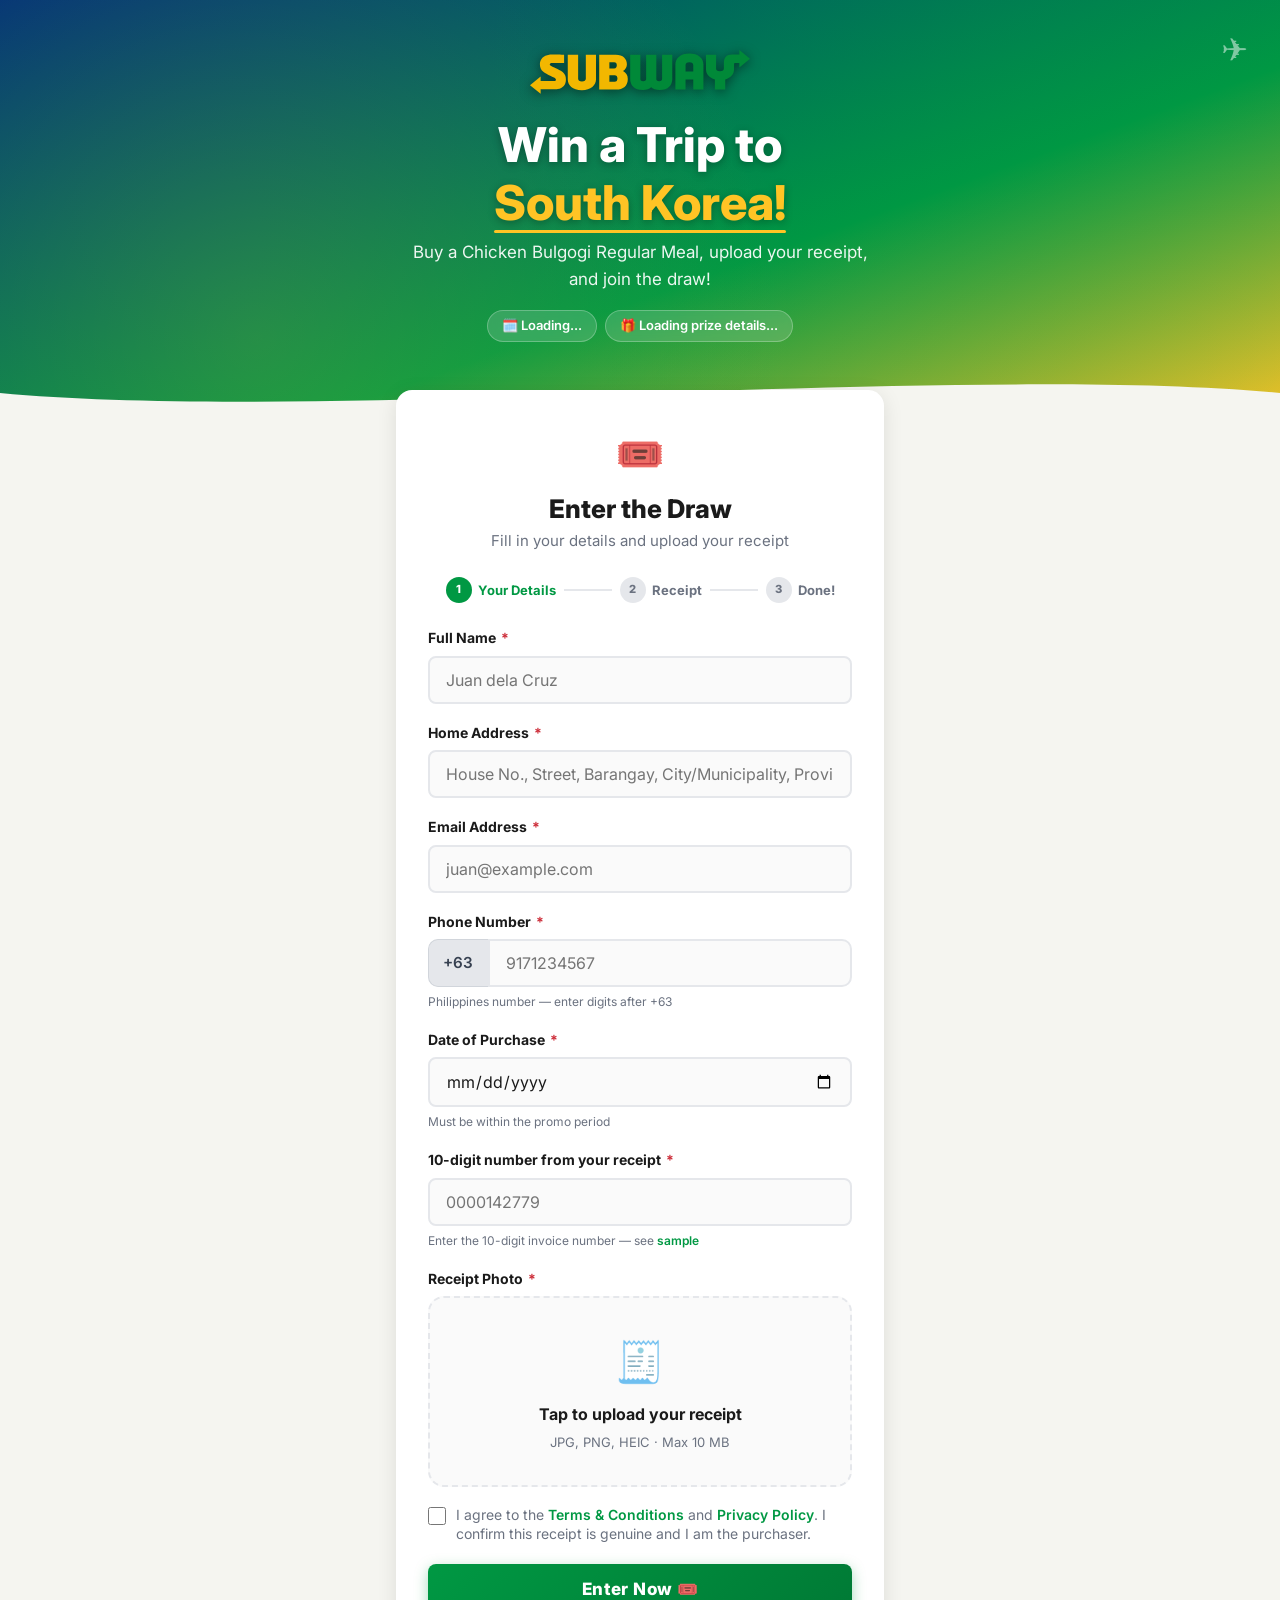
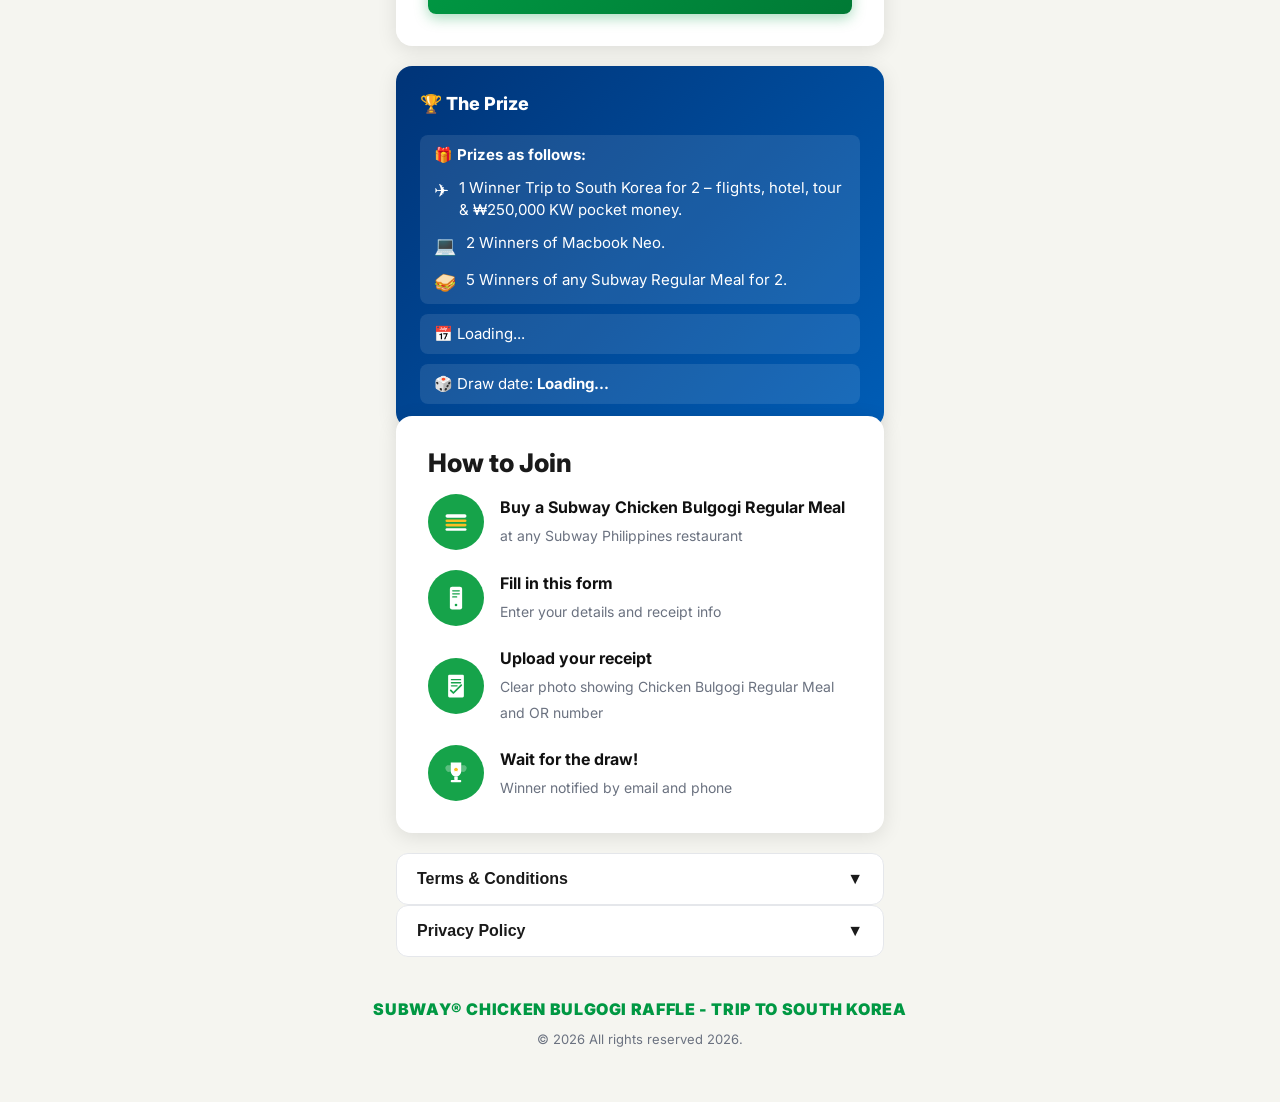
==== frontend/index.html @ a8ad2f7a "Update entry instructions and data sharing details" ====
<!DOCTYPE html>
<html lang="en">
<head>
  <meta charset="UTF-8">
  <meta name="viewport" content="width=device-width, initial-scale=1.0">
  <title>Subway Raffle Trip to Korea</title>
  
  <link rel="icon" href="favicon.ico">
  <link rel="icon" type="image/png" sizes="32x32" href="favicon-32x32.png">
  <link rel="icon" type="image/png" sizes="16x16" href="favicon-16x16.png">
  
  <link rel="preconnect" href="https://fonts.googleapis.com">
  <link rel="preconnect" href="https://fonts.gstatic.com" crossorigin>
  <link href="https://fonts.googleapis.com/css2?family=Inter:wght@400;500;600;700;800&display=swap" rel="stylesheet">
  <link rel="stylesheet" href="style.css">
</head>
<body>

  <header class="hero">
    <div class="hero-bg-overlay"></div>
    <div class="hero-content container">
      <div class="hero-logos">
        <img src="subway-logo.svg" alt="SUBWAY®" style="height:48px;max-width:220px;filter:drop-shadow(0 2px 6px rgba(0,0,0,0.5));">
      </div>
      <h1>Win a Trip to <span class="south korea-text">South Korea!</span></h1>
      <p id="heroSubtitle">Buy a Chicken Bulgogi Regular Meal, upload your receipt, and join the draw!</p>
      <div class="hero-meta">
        <span id="heroDates">🗓️ Loading...</span>
        <span id="heroPrize">🎁 Loading prize details...</span>
      </div>
    </div>
    <div class="hero-wave">
      <svg viewBox="0 0 1440 80" preserveAspectRatio="none"><path d="M0,40 C360,80 1080,0 1440,40 L1440,80 L0,80 Z" fill="#f5f5f0"/></svg>
    </div>
  </header>

  <main class="container">
    <div class="card fade-in" id="formCard">
      <div class="card-header">
        <div class="card-icon">🎟️</div>
        <h2>Enter the Draw</h2>
        <p id="formSubheading">Fill in your details and upload your receipt</p>
      </div>

      <div class="steps" aria-label="Form steps">
        <div class="step active" id="step1"><span class="step-num">1</span><span>Your Details</span></div>
        <div class="step-divider"></div>
        <div class="step" id="step2"><span class="step-num">2</span><span>Receipt</span></div>
        <div class="step-divider"></div>
        <div class="step" id="step3"><span class="step-num">3</span><span>Done!</span></div>
      </div>

      <div id="globalAlert" class="alert" role="alert" style="display:none;"></div>

      <form id="entryForm" novalidate autocomplete="on">

        <div class="form-group">
          <label class="form-label" for="name">Full Name <span class="required">*</span></label>
          <input type="text" id="name" name="name" class="form-control" placeholder="Juan dela Cruz" autocomplete="name" required minlength="2" maxlength="100">
          <div class="invalid-feedback">Please enter your full name.</div>
        </div>

        <div class="form-group">
  <label class="form-label" for="home_address">Home Address <span class="required">*</span></label>
  <input 
    type="text" 
    id="home_address" 
    name="home_address" 
    class="form-control" 
    placeholder="House No., Street, Barangay, City/Municipality, Province, ZIP Code" 
    autocomplete="street-address" 
    required 
    minlength="10" 
    maxlength="250"
  >
  <div class="invalid-feedback">Please enter your complete home address.</div>
</div>

        <div class="form-group">
          <label class="form-label" for="email">Email Address <span class="required">*</span></label>
          <input type="email" id="email" name="email" class="form-control" placeholder="juan@example.com" autocomplete="email" required>
          <div class="invalid-feedback">Please enter a valid email address.</div>
        </div>

        <div class="form-group">
          <label class="form-label" for="phone">Phone Number <span class="required">*</span></label>
          <div class="phone-input-wrap">
            <span class="phone-prefix">+63</span>
            <input type="tel" id="phone" name="phone" class="form-control phone-field" placeholder="9171234567" autocomplete="tel" required maxlength="12">
          </div>
          <div class="form-hint">Philippines number — enter digits after +63</div>
          <div class="invalid-feedback" id="phoneFeedback">Please enter a valid phone number.</div>
        </div>

        <div class="form-group">
          <label class="form-label" for="purchase_date">Date of Purchase <span class="required">*</span></label>
          <input type="date" id="purchase_date" name="purchase_date" class="form-control" required>
          <div class="form-hint">Must be within the promo period</div>
          <div class="invalid-feedback" id="dateFeedback">Please select your purchase date.</div>
        </div>

        <div class="form-group">
          <label class="form-label" for="invoice_number">10-digit number from your receipt <span class="required">*</span></label>
          <input type="text" id="invoice_number" name="invoice_number" class="form-control" placeholder="0000142779" required maxlength="10" minlength="10" pattern="\d{10}" inputmode="numeric">
          <div class="form-hint">Enter the 10-digit invoice number — see <a href="sample-receipt.jpg" target="_blank">sample</a></div>
          <div class="invalid-feedback" id="invoiceFeedback">Please enter the 10-digit OR/Invoice number.</div>
        </div>

        <div class="form-group">
          <label class="form-label" for="receipt">Receipt Photo <span class="required">*</span></label>
          <div class="upload-area" id="uploadArea" role="button" tabindex="0" aria-label="Upload receipt">
            <input type="file" id="receipt" name="receipt" accept=".jpg,.jpeg,.png,.heic,.heif,image/jpeg,image/png,image/heic,image/heif" required>
            <span class="upload-icon">🧾</span>
            <div class="upload-title">Tap to upload your receipt</div>
            <div class="upload-sub">JPG, PNG, HEIC · Max 10 MB</div>
            <div class="upload-preview" id="uploadPreview" style="display:none;">
              <img id="previewImg" src="" alt="Receipt preview">
              <div class="upload-filename" id="uploadFilename"></div>
            </div>
          </div>
          <div class="invalid-feedback" id="receiptFeedback" style="display:none;">Please upload your receipt.</div>
        </div>

        <div class="form-check">
          <input type="checkbox" id="consent" name="consent" required>
          <label class="form-check-label" for="consent">
            I agree to the <a href="#terms">Terms &amp; Conditions</a> and <a href="#privacy">Privacy Policy</a>. I confirm this receipt is genuine and I am the purchaser.
          </label>
        </div>

        <button type="submit" class="btn btn-primary" id="submitBtn">
          <span class="spinner" aria-hidden="true"></span>
          <span class="btn-text">Enter Now 🎟️</span>
        </button>

      </form>

      <div id="successState" class="success-state fade-in" style="display:none;" role="status">
        <div class="success-icon">🎉</div>
        <h2>You're in the draw!</h2>
        <p>We're verifying your receipt now.<br>Good luck! ✈️🇰🇷</p>
        <p><strong id="successEntryId" style="font-size:.8rem;color:var(--color-text-muted);"></strong></p>
      </div>
    </div>

  <section class="prize-card fade-in">
  <div class="prize-header">🏆 The Prize</div>
  <div id="prizeDetails" class="prize-items">
<div class="prize-item">
  <div class="prize-title">🎁 Prizes as follows:</div>

  <div class="prize-content">
    <div class="prize-line">
      <span class="icon">✈️</span>
      <span>1 Winner Trip to South Korea for 2 – flights, hotel, tour & ₩250,000 KW pocket money.</span>
    </div>

    <div class="prize-line">
      <span class="icon">💻</span>
      <span>2 Winners of Macbook Neo.</span>
    </div>

    <div class="prize-line">
      <span class="icon">🥪</span>
      <span>5 Winners of any Subway Regular Meal for 2.</span>
    </div>
  </div>
</div>
    <div class="prize-item">📅 <span id="promoPeriod">Loading...</span></div>
    <div class="prize-item">🎲 <span>Draw date: <strong id="drawDateDisplay">Loading...</strong></span></div>
  </div>
</section>

    <section class="card fade-in">
      <h2>How to Join</h2>
      <style>
        .how-steps { display: flex; flex-direction: column; gap: 1.25rem; margin-top: 1rem; }
        .how-step { display: flex; align-items: center; gap: 1rem; }
        .how-icon { width: 56px; height: 56px; border-radius: 50%; background: #16a34a; display: flex; align-items: center; justify-content: center; flex-shrink: 0; }
        .how-icon svg { width: 28px; height: 28px; fill: #fff; }
        .how-text strong { display: block; font-size: 1rem; color: #111; margin-bottom: .15rem; }
        .how-text small { color: #6b7280; font-size: .875rem; }
      </style>
      <div class="how-steps">
        <div class="how-step">
          <div class="how-icon">
            <svg viewBox="0 0 64 64" xmlns="http://www.w3.org/2000/svg">
              <!-- Burger icon -->
              <rect x="8" y="14" width="48" height="8" rx="4"/>
              <rect x="8" y="26" width="48" height="6" rx="3" fill="#fbbf24"/>
              <rect x="8" y="36" width="48" height="6" rx="3" fill="#fbbf24"/>
              <rect x="8" y="46" width="48" height="6" rx="3"/>
            </svg>
          </div>
          <div class="how-text">
            <strong>Buy a Subway Chicken Bulgogi Regular Meal</strong>
            <small>at any Subway Philippines restaurant</small>
          </div>
        </div>
        <div class="how-step">
          <div class="how-icon">
            <svg viewBox="0 0 64 64" xmlns="http://www.w3.org/2000/svg">
              <!-- Phone/form icon -->
              <rect x="18" y="6" width="28" height="52" rx="5"/>
              <rect x="23" y="14" width="18" height="3" rx="1.5" fill="#16a34a"/>
              <rect x="23" y="21" width="18" height="3" rx="1.5" fill="#16a34a"/>
              <rect x="23" y="28" width="12" height="3" rx="1.5" fill="#16a34a"/>
              <circle cx="32" cy="48" r="3" fill="#16a34a"/>
            </svg>
          </div>
          <div class="how-text">
            <strong>Fill in this form</strong>
            <small>Enter your details and receipt info</small>
          </div>
        </div>
        <div class="how-step">
          <div class="how-icon">
            <svg viewBox="0 0 64 64" xmlns="http://www.w3.org/2000/svg">
              <!-- Receipt icon -->
              <rect x="14" y="6" width="36" height="52" rx="3"/>
              <rect x="20" y="16" width="24" height="3" rx="1.5" fill="#16a34a"/>
              <rect x="20" y="23" width="24" height="3" rx="1.5" fill="#16a34a"/>
              <rect x="20" y="30" width="16" height="3" rx="1.5" fill="#16a34a"/>
              <polyline points="20,42 26,48 44,30" stroke="#16a34a" stroke-width="4" stroke-linecap="round" stroke-linejoin="round" fill="none"/>
            </svg>
          </div>
          <div class="how-text">
            <strong>Upload your receipt</strong>
            <small>Clear photo showing Chicken Bulgogi Regular Meal and OR number</small>
          </div>
        </div>
        <div class="how-step">
          <div class="how-icon">
            <svg viewBox="0 0 64 64" xmlns="http://www.w3.org/2000/svg">
              <!-- Trophy icon -->
              <path d="M20 8 h24 v20 a12 12 0 0 1-24 0 Z"/>
              <rect x="28" y="40" width="8" height="8" rx="1"/>
              <rect x="20" y="48" width="24" height="5" rx="2"/>
              <path d="M20 14 h-8 a8 8 0 0 0 8 14" fill="#fff" opacity="0.3"/>
              <path d="M44 14 h8 a8 8 0 0 1-8 14" fill="#fff" opacity="0.3"/>
              <circle cx="32" cy="24" r="4" fill="#fbbf24"/>
              <polygon points="32,20 33.5,23 37,23 34.5,25 35.5,28.5 32,26.5 28.5,28.5 29.5,25 27,23 30.5,23" fill="#fbbf24"/>
            </svg>
          </div>
          <div class="how-text">
            <strong>Wait for the draw!</strong>
            <small>Winner notified by email and phone</small>
          </div>
        </div>
      </div>
    </section>

    <!-- Accordion styles -->
    <style>
      .accordion { border-radius: 12px; overflow: hidden; margin-bottom: 1rem; }
      .accordion-header { width: 100%; background: var(--color-surface, #fff); border: 1px solid #e5e7eb; border-radius: 12px; padding: 1rem 1.25rem; display: flex; justify-content: space-between; align-items: center; cursor: pointer; font-size: 1rem; font-weight: 700; color: var(--color-text, #111); transition: background .2s; }
      .accordion-header:hover { background: #f9fafb; }
      .accordion-header .acc-arrow { font-size: 1rem; transition: transform .3s; }
      .accordion-header.open .acc-arrow { transform: rotate(180deg); }
      .accordion-body { display: none; border: 1px solid #e5e7eb; border-top: none; border-radius: 0 0 12px 12px; padding: 1.25rem; background: #fff; font-size: .875rem; color: var(--color-text-muted, #6b7280); line-height: 1.7; }
      .accordion-body.open { display: block; }
      .accordion-body h4 { font-size: .875rem; font-weight: 700; color: #111; margin: 1rem 0 .35rem; }
      .accordion-body h4:first-child { margin-top: 0; }
      .accordion-body ol { padding-left: 1.25rem; margin: .35rem 0; }
      .accordion-body ol li { margin-bottom: .25rem; }
      .acc-promo-title { font-weight: 700; margin-bottom: .15rem; }
      .acc-promo-period { color: #6b7280; font-size: .82rem; margin-bottom: .75rem; }
    </style>

    <section id="terms" class="fade-in">
      <button class="accordion-header" onclick="toggleAcc(this)" aria-expanded="false">
        Terms &amp; Conditions <span class="acc-arrow">▼</span>
      </button>
      <div class="accordion-body">
        <p class="acc-promo-title">SUBWAY® CHICKEN BULGOGI RAFFLE – TRIP TO SOUTH KOREA</p>
        <p class="acc-promo-period">Promotion Period: May 27, 2026 –11:59PM on July 21, 2026 (Philippine Standard Time)</p>

        <h4>1. ELIGIBILITY</h4>
        <p>This promotion is open to all residents of the Philippines who are at least 18 years of age at the time of entry. Employees of Subway International B.V. ("Promoter”), its affiliates, subsidiaries, franchisees and authorised operators in the Philippines, Inventie Digital Marketing Services (“Inventie”), Sarap Mag Biyahe Travel and Tours (“SMB Travel & Tours”), advertising and promotion agencies, and their relatives up to the third degree of consanguinity or affinity are not eligible to participate.</p>

        <h4>2. QUALIFYING PURCHASE</h4>
        <p>To participate, a participant must purchase a Subway® Chicken Bulgogi Regular Meal from any participating Subway® Philippines restaurant during the promotion period. The official receipt (“OR”) must clearly show the Chicken Bulgogi Regular Meal purchase, the date of purchase, and a valid 10-digit OR number.</p>

        <h4>3. HOW TO ENTER</h4>
        <ol>
          <li>Visit <strong>www.subwayph.promo</strong> or scan the QR code placed inside our restaurant during the promotion period.</li>
          <li>Complete the online entry form with your full name, home address, email address, mobile number, date of purchase, and OR number.</li>
          <li>Upload a clear photo of your official receipt showing the qualifying purchase.</li>
          <li>Submit your entry and wait for verification.</li>
        </ol>
        <p>Multiple entries are allowed provided each entry uses a unique OR/Invoice number. One OR number = one entry.</p>

        <h4>4. RECEIPT VERIFICATION</h4>
        <p>All submitted receipts will be verified using automated OCR (Optical Character Recognition) technology to confirm the presence of a qualifying Subway® Chicken Bulgogi Regular Meal purchase. Entries with receipts that do not meet verification requirements will not be able to join the raffle. The Promoter reserves the right to manually verify any entry. Participants who believe their entry has been rejected in error may request a manual review by contacting the Promoter at Subway Philippines Facebook page within seven (7) days of submission.</p>

        <h4>5. DUPLICATE AND FRAUDULENT ENTRIES</h4>
        <p>Duplicate OR numbers will be automatically disqualified. The submission of fraudulent, altered, or illegible receipts is strictly prohibited and will result in immediate disqualification. The Promoter reserves the right to pursue legal action against fraudulent participants. </p>
        </p>The Promoter reserves the right to verify the authenticity of any entry, to request additional information or documentation from any participant (including a copy of the original physical receipt), and to disqualify any entry it reasonably believes to be fraudulent, duplicate, in breach of these Terms & Conditions, or otherwise inconsistent with the spirit of the promotion. Entries linked to receipts that are subsequently refunded, cancelled, or voided shall be automatically disqualified. </p>

        <h4>6. PRIZE</h4>
        <p>1 winner of Trip to South Korea for 2 persons, inclusive of round-trip economy airfare, hotel accommodations [insert number of nights and twin-sharing/double-occupancy basis], guided tour provided by Sarap Mag Biyahe Travel and Tours (“SMB Travel & Tours”), and KRW 250,000 spending allowance.<p>
        <p>2 Winners of Apple MacBook Neo (13-inch, citrus, 8GB RAM, 256GB SSD).<p>
        <p>5 Winners of any Subway® Regular Meal for 2.<p>
        <p>The trip must be redeemed within six (6) months from the date of claiming, subject to availability and Promoter approval. The nominated travelling companion must be at least 18 years of age and travel together with the winner on the same itinerary. The Promoter shall not be responsible for visa denial, passport issues, or any inability of the winner or companion to travel; in such circumstances the prize may be forfeited or, at the Promoter's sole discretion, an alternate companion or alternate winner may be substituted.</p>
        <p>The trip prize is non-refundable and cannot be exchanged for cash. The trip prize may be transferred to an immediate family member of the winner, subject to (i) submission of a notarised deed of transfer, (ii) the designated transferee meeting all travel and visa requirements, and (iii) payment of any applicable rebooking fees charged by the travel service provider. The MacBook Neo and Subway® Regular Meal prizes are non-transferable, non-refundable, and cannot be exchanged for cash. Travel dates are subject to availability and Promoter approval.</p>
        <p>The 20% prize tax under Section 24(B)(1) of the National Internal Revenue Code shall be shouldered by the Promoter. All other expenses not expressly mentioned in these Terms & Conditions, including but not limited to Philippine Travel Tax, terminal fees, South Korean visa application and processing fees, travel insurance, and personal incidental expenses, shall be for the account of the winner.</p>
        <p>Apple Inc. is not a sponsor of, or affiliated in any way with, this promotion. MacBook® and MacBook Neo are trademarks of Apple Inc., used here solely to identify the prize. The MacBook Neo prize is provided with Apple's standard manufacturer's limited warranty only. AppleCare, AppleCare+, and other extended protection or service plans are not included.</p>
        <p>Acceptance of the trip prize and the MacBook Neo prize is subject to the winner (and, in the case of the trip prize, their nominated travelling companion) signing a Prize Acceptance Form setting out the applicable terms of acceptance, which will be provided by the Promoter upon notification.</p>
        <p>To claim any prize under this promotion, the winner must present (a) a valid government-issued photo identification of the winner (e.g. Philippine passport, driver's license, PhilSys ID, or UMID. The trip prize and the MacBook Neo prize may be claimed in person at Inventie Digital Marketing Services, UGF Tower 1 Globe Telecom Tower 1, Pioneer, Mandaluyong City, during the Promoter’s regular business hours. The Subway® Regular Meal for 2 prize may be claimed at any participating Subway® Philippines restaurant. If a winner is unable to claim the prize in person, an authorised representative may do so on the winner’s behalf upon presentation of (i) a valid government-issued photo identification of the representative and (ii) a formal letter of authorisation signed by the winner and bearing the winner’s full name. Winners shall have not less than sixty (60) days from the date of notification within which to claim their prize.</p>
          
        <h4>7. WINNER SELECTION</h4>
        <p>The winner will be selected through a random electronic draw from all verified entries at the end of the promotion period. The draw will be conducted on August 5, 2026, at 2:00 PM (Philippine Standard Time) at Inventie Digital Marketing Services, UGF Tower 1 Globe Telecom Tower 1, Pioneer, Mandaluyong City, in the presence of a duly authorized DTI representative. The Promoter’s decision is final and binding.</p>

        <h4>8. WINNER NOTIFICATION</h4>
        <p>The winner will be notified via the email address and mobile number provided at time of entry within seven (7) days from the draw date. Failure to claim the prize within sixty (60) days of notification will result in forfeiture of the prize and the Promoter shall conduct a redraw from the remaining verified entries to select an alternate winner.</p>

        <h4>9. PUBLICITY</h4>
        <p>By accepting a prize, the winner and their nominated travelling companion consent to the use of their name, image, likeness, and statements by the Promoter and its affiliates for promotional and publicity purposes in connection with this promotion and the Subway® brand, in any media now known or hereafter devised, without further compensation, for a period of twelve (12) months from the draw date.</p>

        <h4>10. LIMITATION OF LIABILITY</h4>
        <p>To the maximum extent permitted by applicable law, the Promoter and its affiliates shall not be liable for any loss, injury, illness, damage, delay, or expense arising from participation in this promotion or from the use, redemption, or enjoyment of any prize, including without limitation any acts or omissions of third-party service providers (including without limitation SMB Travel & Tours, airlines, hotels, and tour operators) engaged to fulfil the prize. Nothing in this clause limits any liability that cannot be excluded under Philippine law.</p>
           
        <h4>11. MODIFICATION AND CANCELLATION</h4>
        <p>The Promoter reserves the right to modify, suspend, or cancel this promotion if circumstances beyond its reasonable control make it impossible or impracticable to continue, subject to compliance with applicable law. Any material modification will be notified to participants through www.subwayph.promo.</p>
        
        <h4>12. GENERAL</h4>
        <p>12.1 If any provision of these Terms & Conditions is held to be invalid or unenforceable, the remaining provisions shall continue in full force and effect.</p>
        <p>12.2 No failure or delay by the Promoter in exercising any right or remedy under these Terms & Conditions shall operate as a waiver of that right or remedy.</p>
        <p>12.3 These Terms & Conditions, together with the Privacy Policy and (for the winner) the Prize Acceptance Form, constitute the entire agreement between the Promoter and the participant in respect of this promotion. In the event of any inconsistency between these Terms & Conditions and the Prize Acceptance Form, the Prize Acceptance Form prevails for matters concerning the trip prize and the MacBook Neo prize.</p>
        
        <h4>13. GOVERNING LAW</h4>
        <p>This promotion is governed by the laws of the Republic of the Philippines. Any disputes arising from or in connection with this promotion shall be subject to the exclusive jurisdiction of the Philippine courts.</p>
        
        <h4>14. DTI PERMIT</h4>
        <p>DTI Fair Trade Permit No. <strong>FTEB-256816 Series of 2026</strong>.</p>
      </div>
    </section>

    <section id="privacy" class="fade-in">
      <button class="accordion-header" onclick="toggleAcc(this)" aria-expanded="false">
        Privacy Policy <span class="acc-arrow">▼</span>
      </button>
      <div class="accordion-body">
        <p>This Privacy Policy is issued in compliance with Republic Act No. 10173, otherwise known as the <strong>Data Privacy Act of 2012</strong> of the Philippines, and its Implementing Rules and Regulations. It applies specifically to personal data collected in connection with this promotion and supplements the Subway® Group Privacy Statement (Philippines), available at https://www.subway.com/en-PH/Legal/PrivacyStatement-FWH, which governs general Subway® Group processing of personal information. In the event of any inconsistency, this Privacy Policy prevails in respect of personal data collected for this promotion.</p>

        <h4>1. DATA CONTROLLER</h4>
        <p>The Promoter (defined in the Terms & Conditions) acts as the Personal Information Controller (PIC) for all personal data collected through this promotion.</p>

        <h4>2. PERSONAL DATA COLLECTED</h4>
        <ul style="padding-left:1.25rem;margin:.35rem 0;">
          <li>Full name</li>
          <li>Home address</li>
          <li>Email address</li>
          <li>Mobile number</li>
          <li>Date of purchase</li>
          <li>Official receipt number</li>
          <li>Receipt image</li>
          
        <p>For winners only, additional personal data will be collected at the prize claim stage, including government-issued ID, passport details, and date of birth (and the same for the nominated travelling companion in respect of the trip prize).</p>
        </ul>

        <h4>3. PURPOSE OF COLLECTION</h4>
        <p>Your data is collected and processed solely for the following purposes:</p>
        <ul style="padding-left:1.25rem;margin:.35rem 0;">
          <li>To validate your entry and verify your qualifying purchase</li>
          <li>To administer the raffle draw and select a winner</li>
          <li>To notify the winner and facilitate prize delivery</li>
          <li>To comply with legal and regulatory requirements</li>
        </ul>

        <h4>4. LEGAL BASIS</h4>
        <p>Processing of your personal data is based on your consent, which is given upon submission of your entry, and is necessary for the performance of our obligations under this promotion.</p>

        <h4>5. DATA SHARING</h4>
        <p>Your personal data will not be sold, rented, or shared with third parties for marketing purposes. Data may be shared only with:</p>
        <ul style="padding-left:1.25rem;margin:.35rem 0;">
          <li>Service providers engaged to administer this promotion (under strict confidentiality obligations)</li>
          <li>Inventie Digital Marketing Services, as the Promoter’s appointed raffle administrator, for the purposes of verifying entries, conducting the raffle draw, contacting winners, and facilitating prize claims.</li>
          <li>Sarap Mag Biyahe Travel and Tours, as the Promoter's appointed travel service provider for the trip prize, for the purposes of booking flights and accommodation, arranging the guided tour, and coordinating travel logistics with the winner and their nominated travelling companion. This will involve cross-border transfer of personal data from the Philippines to South Korea, including onward transfers to downstream travel service providers (airlines, hotels, and tour operator. • Government authorities as required by law </li>
        </ul>

        <h4>6. DATA RETENTION</h4>
        <p>Personal data collected through this promotion will be retained for a period not exceeding one (1) year after the promotion ends, after which it will be securely deleted or anonymized. Receipt images will be deleted immediately after verification.</p>

        <h4>7. YOUR RIGHTS</h4>
        <p>As a data subject under the Data Privacy Act of 2012, you have the right to:</p>
        <ul style="padding-left:1.25rem;margin:.35rem 0;">
          <li>Be informed of the processing of your personal data</li>
          <li>Access your personal data</li>
          <li>Dispute the inaccuracy or error of your personal data and have it corrected</li>
          <li>Object to the processing of your personal data</li>
          <li>Erasure or blocking of your personal data</li>
          <li>Data portability, where applicable</li>
          <li>Be indemnified for damages sustained due to inaccurate, incomplete, outdated, false, unlawfully obtained, or unauthorised use of personal data</li>
          <li>Lodge a complaint with the National Privacy Commission (NPC)</li>
        </ul>

        <h4>8. DATA SECURITY</h4>
        <p>We implement appropriate technical and organizational measures to protect your personal data against unauthorized access, alteration, disclosure, or destruction.</p>
      </div>
    </section>

    <script>
      function toggleAcc(btn) {
        const body = btn.nextElementSibling;
        const isOpen = btn.classList.contains('open');
        btn.classList.toggle('open', !isOpen);
        body.classList.toggle('open', !isOpen);
        btn.setAttribute('aria-expanded', !isOpen);
      }
    </script>
  </main>

  <footer>
    <div class="footer-brand" id="footerBrand">SUBWAY® CHICKEN BULGOGI RAFFLE - TRIP TO SOUTH KOREA</div>
    <p>&copy; <span id="footerYear"></span> All rights reserved 2026.</p>
  </footer>

  <script src="app.js"></script>
</body>
</html>
---- frontend/style.css ----
/* ============================================================
   Subway × Trip to Korea — Mobile-First Stylesheet
   Colours: Subway green #009843, Korean red #CD2E3A,
            Korean blue #003478, warm cream #f5f5f0
   ============================================================ */

*, *::before, *::after { box-sizing: border-box; margin: 0; padding: 0; }

:root {
  --subway-green:      #009843;
  --subway-green-dark: #007a35;
  --subway-yellow:     #FFC425;
  --korea-red:         #CD2E3A;
  --korea-blue:        #003478;
  --color-primary:     #009843;
  --color-primary-dark:#007a35;
  --color-accent:      #CD2E3A;
  --color-bg:          #f5f5f0;
  --color-surface:     #ffffff;
  --color-text:        #1a1a1a;
  --color-text-muted:  #6b7280;
  --color-border:      #e5e7eb;
  --color-success:     #009843;
  --color-success-bg:  #d1fae5;
  --color-error:       #CD2E3A;
  --color-error-bg:    #fee2e2;
  --color-warning:     #f59e0b;
  --color-warning-bg:  #fef3c7;
  --color-pending:     #f59e0b;
  --color-verified:    #009843;
  --color-rejected:    #CD2E3A;

  --radius-sm:  8px;
  --radius-md:  16px;
  --radius-lg:  24px;
  --shadow-sm:  0 1px 4px rgba(0,0,0,.08);
  --shadow-md:  0 4px 20px rgba(0,0,0,.10);
  --shadow-lg:  0 8px 40px rgba(0,0,0,.14);
  --font:       'Inter', 'Noto Sans KR', system-ui, sans-serif;
  --transition: 0.2s ease;
}

html { font-size: 16px; scroll-behavior: smooth; }
body { font-family: var(--font); background: var(--color-bg); color: var(--color-text); line-height: 1.6; min-height: 100vh; }

h1,h2,h3,h4 { line-height: 1.2; font-weight: 800; }
h1 { font-size: clamp(2rem, 7vw, 3rem); }
h2 { font-size: clamp(1.25rem, 4vw, 1.6rem); }
h3 { font-size: 1.1rem; }
p  { margin-bottom: .75rem; }
a  { color: var(--subway-green); text-decoration: none; font-weight: 600; }
a:hover { text-decoration: underline; }

.container { width: 100%; max-width: 520px; margin: 0 auto; padding: 0 1rem; }

/* ── Hero ────────────────────────────────────────────────────── */
.hero {
  background: linear-gradient(160deg, #003478 0%, #009843 60%, #FFC425 100%);
  color: #fff;
  padding: 3rem 1rem 5rem;
  text-align: center;
  position: relative;
  overflow: hidden;
}

/* Seoul skyline silhouette pattern */
.hero::before {
  content: '';
  position: absolute;
  inset: 0;
  background-image:
    radial-gradient(circle at 20% 80%, rgba(255,196,37,.15) 0%, transparent 50%),
    radial-gradient(circle at 80% 20%, rgba(0,152,67,.2) 0%, transparent 50%);
  pointer-events: none;
}

/* floating bokeh dots */
.hero::after {
  content: '✈️';
  position: absolute;
  top: 1.5rem;
  right: 2rem;
  font-size: 2rem;
  opacity: .5;
  animation: float 4s ease-in-out infinite;
}

@keyframes float {
  0%,100% { transform: translateY(0) rotate(-10deg); }
  50%      { transform: translateY(-10px) rotate(5deg); }
}

.hero-content { position: relative; z-index: 1; }

.hero-logos {
  display: flex;
  align-items: center;
  justify-content: center;
  gap: .75rem;
  margin-bottom: 1.25rem;
}
.subway-logo {
  background: var(--subway-yellow);
  color: #1a1a1a;
  font-weight: 900;
  font-size: 1.25rem;
  padding: .3rem .9rem;
  border-radius: 6px;
  letter-spacing: .04em;
}
.subway-logo span { font-size: .65rem; vertical-align: super; }
.hero-x { font-size: 1.5rem; font-weight: 900; opacity: .8; }
.korea-flag { font-size: 2.25rem; }

.hero h1 { margin-bottom: .5rem; text-shadow: 0 2px 8px rgba(0,0,0,.3); }
.korea-text {
  color: var(--subway-yellow);
  display: inline-block;
  position: relative;
}
.korea-text::after {
  content: '';
  position: absolute;
  bottom: -2px; left: 0; right: 0;
  height: 3px;
  background: var(--subway-yellow);
  border-radius: 2px;
}

.hero p { font-size: 1.0625rem; opacity: .92; margin-bottom: 1rem; }

.hero-meta {
  display: flex;
  flex-wrap: wrap;
  gap: .5rem;
  justify-content: center;
}
.hero-meta span {
  background: rgba(255,255,255,.15);
  border: 1px solid rgba(255,255,255,.25);
  border-radius: 999px;
  padding: .3rem .875rem;
  font-size: .8125rem;
  font-weight: 600;
  backdrop-filter: blur(4px);
}

/* Wave divider */
.hero-wave {
  position: absolute;
  bottom: -1px; left: 0; right: 0;
  line-height: 0;
}
.hero-wave svg { width: 100%; height: 60px; }

/* ── Card ──────────────────────────────────────────────────── */
.card {
  background: var(--color-surface);
  border-radius: var(--radius-md);
  box-shadow: var(--shadow-md);
  padding: 1.5rem;
  margin: -2rem auto 1.25rem;
  position: relative;
  z-index: 2;
}
@media(min-width:480px){ .card { padding: 2rem; } }

.card-header {
  text-align: center;
  margin-bottom: 1.5rem;
}
.card-icon { font-size: 2.5rem; margin-bottom: .5rem; }
.card-header h2 { color: var(--color-text); margin-bottom: .3rem; }
.card-header p { color: var(--color-text-muted); font-size: .9375rem; margin: 0; }

/* ── Prize card ────────────────────────────────────────────── */
.prize-card {
  background: linear-gradient(135deg, var(--korea-blue) 0%, #005db6 100%);
  color: #fff;
  border-radius: var(--radius-md);
  padding: 1.5rem;
  margin: 0 auto 1.25rem;
  box-shadow: var(--shadow-md);
}
.prize-header {
  font-size: 1.125rem;
  font-weight: 800;
  margin-bottom: 1rem;
  display: flex;
  align-items: center;
  gap: .5rem;
}
.prize-items { display: flex; flex-direction: column; gap: .625rem; }
.prize-item {
  display: flex;
  align-items: center;
  gap: .625rem;
  font-size: .9375rem;
  background: rgba(255,255,255,.1);
  border-radius: var(--radius-sm);
  padding: .5rem .875rem;
}

/* ── How It Works ──────────────────────────────────────────── */
.steps-list { display: flex; flex-direction: column; gap: 1rem; margin-top: 1rem; }
.step-item {
  display: flex;
  align-items: center;
  gap: 1rem;
  font-size: .9375rem;
}
.step-circle {
  width: 3rem;
  height: 3rem;
  min-width: 3rem;
  background: #f0fdf4;
  border: 2px solid var(--subway-green);
  border-radius: 50%;
  display: flex;
  align-items: center;
  justify-content: center;
  font-size: 1.375rem;
}
.step-item small { color: var(--color-text-muted); font-size: .8125rem; }

/* ── Form ──────────────────────────────────────────────────── */
.form-group { margin-bottom: 1.125rem; }
.form-label {
  display: block;
  font-size: .875rem;
  font-weight: 700;
  color: var(--color-text);
  margin-bottom: .375rem;
}
.required { color: var(--color-error); margin-left: .1rem; }
.form-control {
  display: block;
  width: 100%;
  padding: .75rem 1rem;
  font-size: 1rem;
  font-family: var(--font);
  color: var(--color-text);
  background: #fafafa;
  border: 2px solid var(--color-border);
  border-radius: var(--radius-sm);
  transition: border-color var(--transition), box-shadow var(--transition);
  outline: none;
  -webkit-appearance: none;
}
.form-control:focus {
  border-color: var(--subway-green);
  box-shadow: 0 0 0 3px rgba(0,152,67,.15);
  background: #fff;
}
.form-control.is-invalid {
  border-color: var(--color-error);
  box-shadow: 0 0 0 3px rgba(205,46,58,.12);
}
.form-control.is-valid { border-color: var(--subway-green); }
.form-hint { font-size: .75rem; color: var(--color-text-muted); margin-top: .3rem; }
.invalid-feedback { font-size: .8125rem; color: var(--color-error); margin-top: .3rem; display: none; }
.form-control.is-invalid ~ .invalid-feedback { display: block; }

/* ── Upload ────────────────────────────────────────────────── */
.upload-area {
  border: 2px dashed var(--color-border);
  border-radius: var(--radius-md);
  padding: 2rem 1rem;
  text-align: center;
  cursor: pointer;
  transition: border-color var(--transition), background var(--transition);
  position: relative;
  background: #fafafa;
}
.upload-area:hover, .upload-area.drag-over {
  border-color: var(--subway-green);
  background: #f0fdf4;
}
.upload-area.has-file {
  border-color: var(--subway-green);
  background: #f0fdf4;
}
.upload-area input[type="file"] {
  position: absolute; inset: 0; opacity: 0; cursor: pointer; width: 100%; height: 100%;
}
.upload-icon { font-size: 2.5rem; margin-bottom: .5rem; display: block; }
.upload-title { font-weight: 700; font-size: 1rem; margin-bottom: .25rem; color: var(--color-text); }
.upload-sub { font-size: .8125rem; color: var(--color-text-muted); }
.upload-preview { display: none; margin-top: 1rem; }
.upload-preview img {
  max-width: 100%; max-height: 180px; border-radius: var(--radius-sm);
  object-fit: cover; box-shadow: var(--shadow-sm);
}
.upload-filename { font-size: .8125rem; color: var(--color-text-muted); margin-top: .375rem; }

/* ── Checkbox ──────────────────────────────────────────────── */
.form-check { display: flex; align-items: flex-start; gap: .625rem; margin-bottom: 1.25rem; }
.form-check input[type="checkbox"] {
  width: 1.125rem; height: 1.125rem; min-width: 1.125rem;
  accent-color: var(--subway-green); margin-top: .125rem; cursor: pointer;
}
.form-check-label { font-size: .875rem; color: var(--color-text-muted); cursor: pointer; line-height: 1.4; }

/* ── Button ────────────────────────────────────────────────── */
.btn {
  display: inline-flex; align-items: center; justify-content: center; gap: .5rem;
  padding: .9375rem 1.5rem; font-size: 1.0625rem; font-weight: 800; font-family: var(--font);
  border: none; border-radius: var(--radius-sm); cursor: pointer;
  transition: all var(--transition); white-space: nowrap; -webkit-appearance: none;
  letter-spacing: .02em;
}
.btn-primary {
  background: linear-gradient(135deg, var(--subway-green) 0%, var(--subway-green-dark) 100%);
  color: #fff; width: 100%;
  box-shadow: 0 4px 14px rgba(0,152,67,.35);
}
.btn-primary:hover:not(:disabled) {
  transform: translateY(-2px);
  box-shadow: 0 6px 20px rgba(0,152,67,.45);
}
.btn-primary:active:not(:disabled) { transform: translateY(0); box-shadow: none; }
.btn-primary:disabled { opacity: .65; cursor: not-allowed; }
.btn-secondary {
  background: var(--color-bg); color: var(--color-text);
  border: 2px solid var(--color-border); font-size: .875rem; font-weight: 700;
}
.btn-secondary:hover:not(:disabled) { background: #e5e7eb; }
.btn-sm { padding: .4375rem .875rem; font-size: .875rem; }
.btn-danger { background: var(--color-error); color: #fff; }
.btn-danger:hover:not(:disabled) { background: #a82432; }
.btn-success { background: var(--subway-green); color: #fff; }

.btn .spinner {
  width: 1.125rem; height: 1.125rem;
  border: 2.5px solid rgba(255,255,255,.4);
  border-top-color: #fff;
  border-radius: 50%;
  animation: spin .65s linear infinite;
  display: none;
}
.btn.loading .spinner { display: block; }
.btn.loading .btn-text { opacity: .6; }

/* ── Steps indicator ───────────────────────────────────────── */
.steps {
  display: flex; align-items: center; justify-content: center;
  gap: 0; margin-bottom: 1.5rem;
}
.step {
  display: flex; align-items: center; gap: .375rem;
  font-size: .8125rem; font-weight: 700; color: var(--color-text-muted);
}
.step.active { color: var(--subway-green); }
.step.done   { color: var(--subway-green); }
.step-num {
  width: 1.625rem; height: 1.625rem; border-radius: 50%;
  background: var(--color-border); color: var(--color-text-muted);
  display: flex; align-items: center; justify-content: center;
  font-size: .7rem; font-weight: 800;
}
.step.active .step-num { background: var(--subway-green); color: #fff; }
.step.done   .step-num { background: var(--subway-green); color: #fff; }
.step-divider { flex: 1; height: 2px; background: var(--color-border); margin: 0 .5rem; max-width: 3rem; }

/* ── Alerts ────────────────────────────────────────────────── */
.alert {
  padding: .875rem 1rem; border-radius: var(--radius-sm);
  font-size: .9375rem; display: flex; gap: .625rem;
  align-items: flex-start; margin-bottom: 1rem;
}
.alert-icon { font-size: 1.125rem; line-height: 1; flex-shrink: 0; }
.alert-success { background: var(--color-success-bg); color: #065f46; border-left: 4px solid var(--subway-green); }
.alert-error   { background: var(--color-error-bg);   color: #7f1d1d; border-left: 4px solid var(--color-error); }
.alert-warning { background: var(--color-warning-bg); color: #78350f; border-left: 4px solid var(--color-warning); }

/* ── Success state ─────────────────────────────────────────── */
.success-state { text-align: center; padding: 1.5rem 1rem; }
.success-icon {
  width: 5rem; height: 5rem;
  background: linear-gradient(135deg, #f0fdf4, #dcfce7);
  border-radius: 50%; display: flex; align-items: center;
  justify-content: center; font-size: 2.25rem;
  margin: 0 auto 1rem;
  box-shadow: 0 4px 16px rgba(0,152,67,.2);
}
.success-state h2 { color: var(--subway-green); margin-bottom: .5rem; }
.success-state p { color: var(--color-text-muted); margin-bottom: 0; }

/* ── Footer ────────────────────────────────────────────────── */
footer {
  text-align: center; padding: 2.5rem 1rem;
  font-size: .8125rem; color: var(--color-text-muted);
}
.footer-brand {
  font-weight: 900; font-size: 1rem; color: var(--subway-green);
  margin-bottom: .375rem; letter-spacing: .04em;
}
.footer-brand span { font-size: .6rem; vertical-align: super; }
footer a { color: var(--color-text-muted); }
footer a:hover { color: var(--subway-green); }

/* ── Animations ────────────────────────────────────────────── */
@keyframes spin { to { transform: rotate(360deg); } }
@keyframes fadeIn {
  from { opacity: 0; transform: translateY(10px); }
  to   { opacity: 1; transform: translateY(0); }
}
.fade-in { animation: fadeIn .4s ease forwards; }

/* ── ======================================================= */
/*    ADMIN PAGE                                               */
/* ── ======================================================= */
.admin-header {
  background: linear-gradient(135deg, #003478 0%, #005db6 100%);
  color: #fff; padding: 1rem 1.5rem;
  display: flex; align-items: center; justify-content: space-between;
  flex-wrap: wrap; gap: .75rem;
}
.admin-header h1 { font-size: 1.125rem; font-weight: 800; }
.admin-header .admin-actions { display: flex; gap: .5rem; align-items: center; flex-wrap: wrap; }

.admin-main { padding: 1.25rem 1rem; max-width: 1280px; margin: 0 auto; }

.stats-bar {
  display: grid; grid-template-columns: repeat(2,1fr);
  gap: .75rem; margin-bottom: 1.25rem;
}
@media(min-width:640px){ .stats-bar { grid-template-columns: repeat(4,1fr); } }
.stat-card {
  background: var(--color-surface); border-radius: var(--radius-sm);
  padding: 1rem; box-shadow: var(--shadow-sm); text-align: center;
}
.stat-num { font-size: 1.75rem; font-weight: 900; line-height: 1; margin-bottom: .25rem; }
.stat-label { font-size: .75rem; color: var(--color-text-muted); text-transform: uppercase; letter-spacing: .05em; }
.stat-card.total   .stat-num { color: var(--korea-blue); }
.stat-card.pending  .stat-num { color: var(--color-pending); }
.stat-card.verified .stat-num { color: var(--subway-green); }
.stat-card.rejected .stat-num { color: var(--color-rejected); }

.filter-bar {
  background: var(--color-surface); border-radius: var(--radius-sm);
  padding: .875rem 1rem; display: flex; flex-wrap: wrap;
  gap: .5rem; margin-bottom: 1rem; box-shadow: var(--shadow-sm); align-items: center;
}
.filter-label { font-size: .8125rem; font-weight: 700; color: var(--color-text-muted); }
.filter-btn {
  padding: .3125rem .875rem; border-radius: 999px;
  border: 2px solid var(--color-border); background: transparent;
  font-size: .8125rem; font-weight: 700; cursor: pointer;
  transition: all var(--transition); color: var(--color-text);
}
.filter-btn:hover { border-color: var(--subway-green); color: var(--subway-green); }
.filter-btn.active { background: var(--subway-green); color: #fff; border-color: var(--subway-green); }
.filter-btn.pending.active  { background: var(--color-pending);  border-color: var(--color-pending);  color: #000; }
.filter-btn.verified.active { background: var(--subway-green); border-color: var(--subway-green); color: #fff; }
.filter-btn.rejected.active { background: var(--color-rejected); border-color: var(--color-rejected); color: #fff; }

.table-wrap { background: var(--color-surface); border-radius: var(--radius-sm); box-shadow: var(--shadow-sm); overflow: hidden; }
.entries-table { width: 100%; border-collapse: collapse; font-size: .875rem; }
.entries-table thead tr { background: #f9fafb; border-bottom: 2px solid var(--color-border); }
.entries-table th {
  padding: .625rem .875rem; text-align: left;
  font-size: .75rem; font-weight: 800; text-transform: uppercase;
  letter-spacing: .05em; color: var(--color-text-muted); white-space: nowrap;
}
.entries-table td {
  padding: .75rem .875rem; border-bottom: 1px solid #f3f4f6;
  vertical-align: top; max-width: 200px;
  overflow: hidden; text-overflow: ellipsis; white-space: nowrap;
}
.entries-table tr:last-child td { border-bottom: none; }
.entries-table tr:hover td { background: #f9fafb; }

.badge {
  display: inline-block; padding: .2rem .55rem; border-radius: 999px;
  font-size: .72rem; font-weight: 800; text-transform: uppercase; letter-spacing: .04em;
}
.badge-pending  { background: #fef3c7; color: #78350f; }
.badge-verified { background: #d1fae5; color: #065f46; }
.badge-rejected { background: #fee2e2; color: #7f1d1d; }

.receipt-thumb {
  width: 2.5rem; height: 2.5rem; object-fit: cover;
  border-radius: var(--radius-sm); cursor: pointer;
  border: 2px solid var(--color-border); transition: transform var(--transition);
}
.receipt-thumb:hover { transform: scale(1.1); }

.modal-overlay {
  position: fixed; inset: 0; background: rgba(0,0,0,.7);
  display: flex; align-items: center; justify-content: center;
  z-index: 1000; padding: 1rem; animation: fadeIn .2s ease;
}
.modal-box {
  background: var(--color-surface); border-radius: var(--radius-md);
  padding: 1.5rem; max-width: 560px; width: 100%;
  max-height: 90vh; overflow-y: auto; box-shadow: var(--shadow-lg);
}
.modal-box img { width: 100%; border-radius: var(--radius-sm); margin-bottom: 1rem; }
.modal-close {
  float: right; background: none; border: none; font-size: 1.5rem;
  cursor: pointer; color: var(--color-text-muted); line-height: 1; padding: 0 .25rem;
}
.modal-close:hover { color: var(--color-error); }

.draw-banner {
  background: linear-gradient(135deg, var(--korea-red) 0%, #a02232 100%);
  color: #fff; border-radius: var(--radius-md);
  padding: 1.25rem 1.5rem; display: flex;
  align-items: center; justify-content: space-between;
  flex-wrap: wrap; gap: .75rem; margin-bottom: 1.25rem; box-shadow: var(--shadow-md);
}
.draw-banner-text h2 { font-size: 1rem; margin-bottom: .2rem; }
.draw-banner-text p  { font-size: .8125rem; opacity: .75; margin: 0; }

.login-screen {
  display: flex; align-items: center; justify-content: center;
  min-height: 100vh;
  background: linear-gradient(135deg, var(--korea-blue) 0%, var(--subway-green) 100%);
}
.login-card {
  background: var(--color-surface); border-radius: var(--radius-md);
  padding: 2rem; width: 100%; max-width: 360px;
  box-shadow: var(--shadow-lg); text-align: center;
}
.login-card h1 { font-size: 1.375rem; margin-bottom: .375rem; }
.login-card p  { color: var(--color-text-muted); font-size: .875rem; margin-bottom: 1.5rem; }

.empty-state { padding: 3rem 1rem; text-align: center; color: var(--color-text-muted); }
.empty-icon  { font-size: 2.5rem; margin-bottom: .5rem; }

.skeleton {
  background: linear-gradient(90deg, #f0f0f0 25%, #e8e8e8 50%, #f0f0f0 75%);
  background-size: 200% 100%;
  animation: shimmer 1.4s infinite; border-radius: var(--radius-sm);
}
@keyframes shimmer { 0% { background-position: -200% 0; } 100% { background-position: 200% 0; } }

@media(max-width:480px) {
  .admin-main { padding: .75rem .5rem; }
  .entries-table th:nth-child(4), .entries-table td:nth-child(4) { display: none; }
}

/* ── Phone prefix ────────────────────────────────────────────── */
.phone-input-wrap {
  display: flex;
  align-items: stretch;
}
.phone-prefix {
  background: #e5e7eb;
  border: 1.5px solid #d1d5db;
  border-right: none;
  padding: 0 .9rem;
  border-radius: 10px 0 0 10px;
  font-size: .95rem;
  font-weight: 600;
  color: #374151;
  display: flex;
  align-items: center;
  white-space: nowrap;
  user-select: none;
}
.phone-field {
  border-radius: 0 10px 10px 0 !important;
  flex: 1;
}

/* ── Alert types ─────────────────────────────────────────────── */
.alert-error   { background: #fef2f2; color: #b91c1c; border: 1px solid #fecaca; }
.alert-success { background: #f0fdf4; color: #15803d; border: 1px solid #bbf7d0; }
/* Fix prize layout */
.prize-item {
  display: block; /* override flex */
}

.prize-title {
  font-weight: 700;
  margin-bottom: 10px;
}

.prize-content {
  display: flex;
  flex-direction: column;
  gap: 10px;
}

.prize-line {
  display: flex;
  align-items: flex-start;
  gap: 10px;
  line-height: 1.5;
}

.icon {
  font-size: 18px;
}
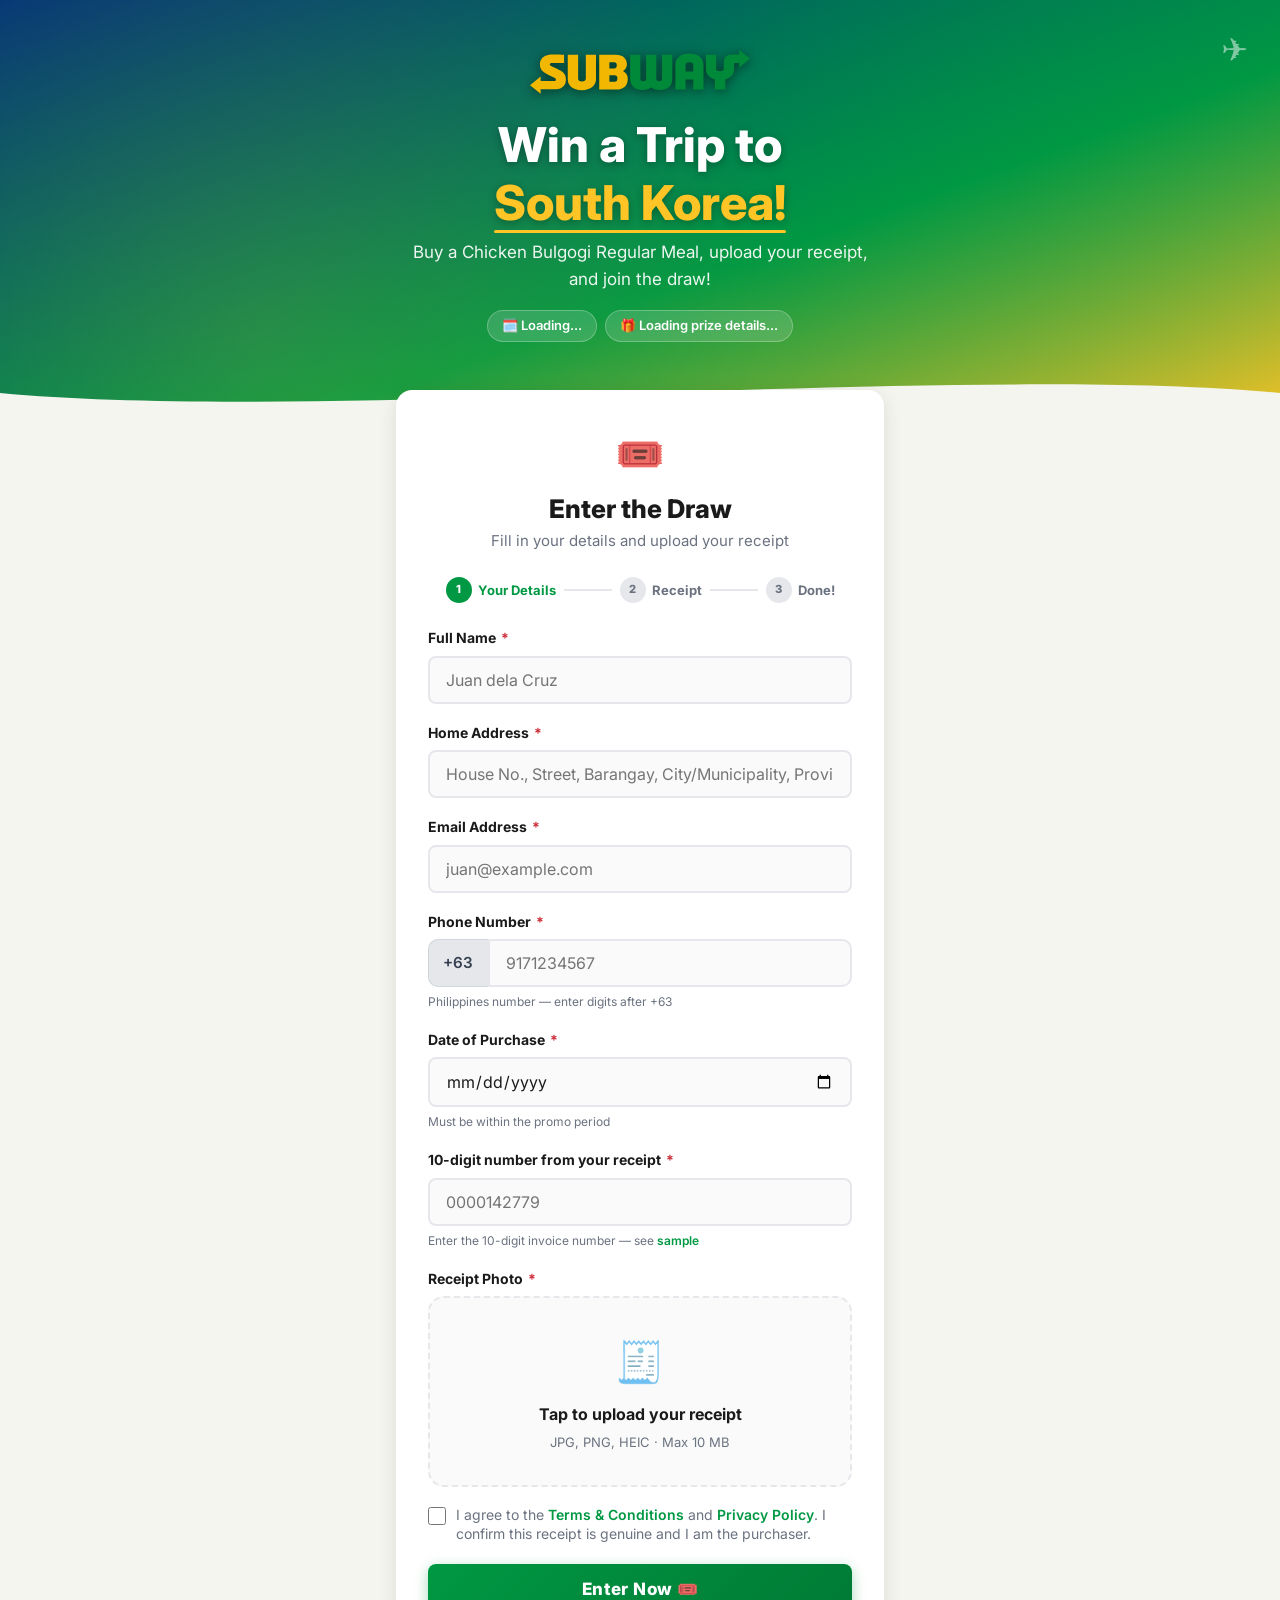
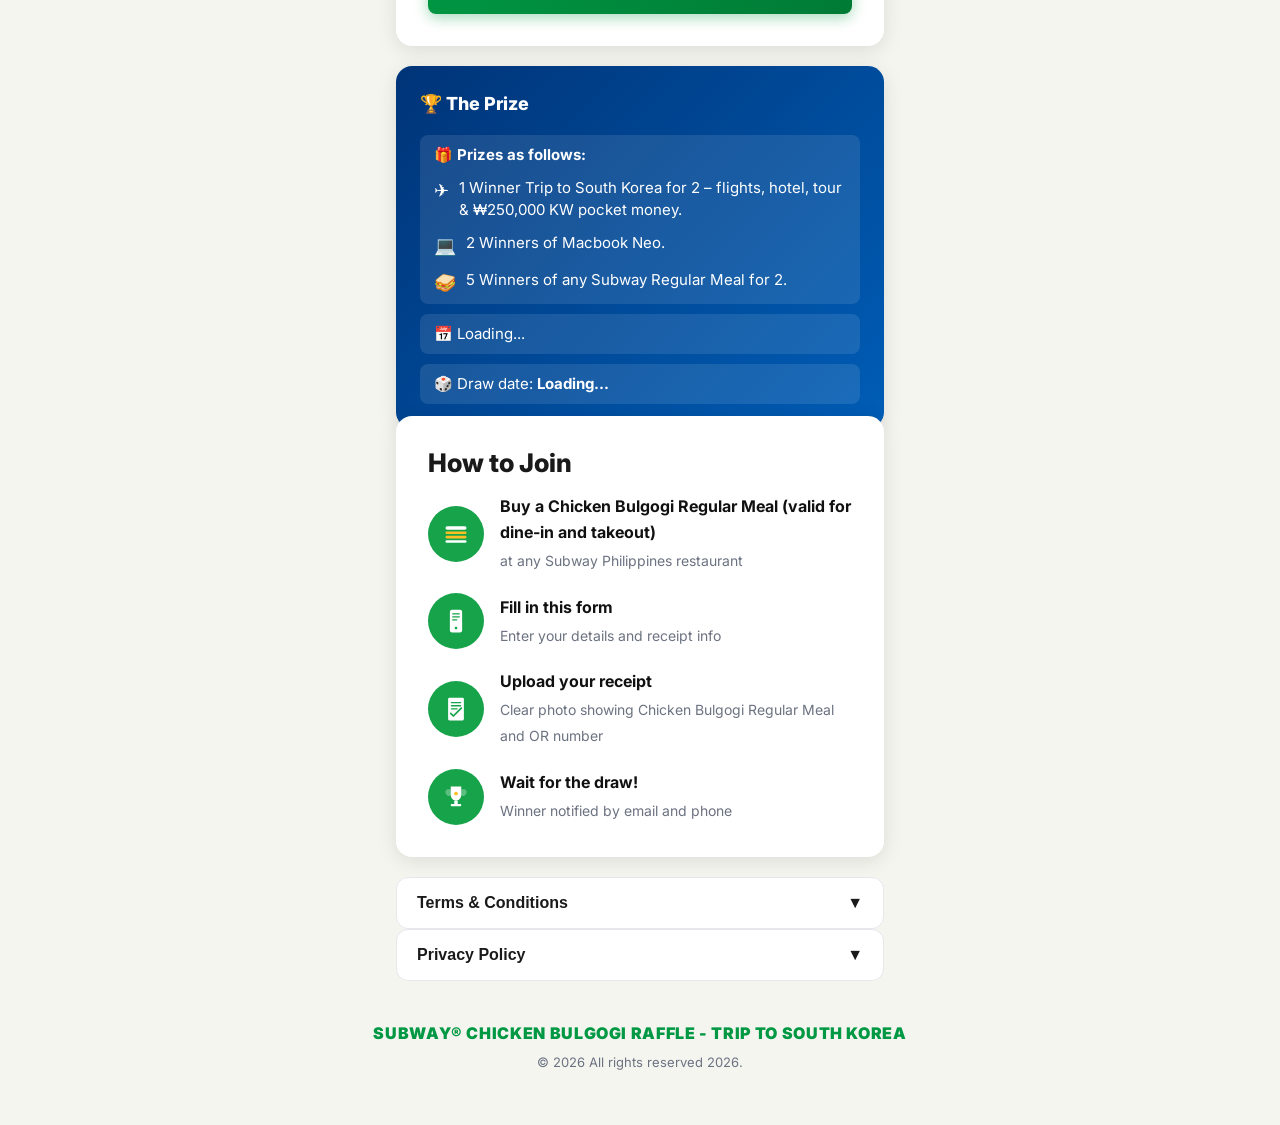
==== commit 70fc889f: "Revise promotion details and prize information Updated promotional text for clarity and added specif" ====
--- a/frontend/index.html
+++ b/frontend/index.html
@@ -193,7 +193,7 @@
             </svg>
           </div>
           <div class="how-text">
-            <strong>Buy a Subway Chicken Bulgogi Regular Meal</strong>
+            <strong>Buy a Chicken Bulgogi Regular Meal (valid for dine-in and takeout)</strong>
             <small>at any Subway Philippines restaurant</small>
           </div>
         </div>
@@ -279,7 +279,7 @@
         <p>This promotion is open to all residents of the Philippines who are at least 18 years of age at the time of entry. Employees of Subway International B.V. ("Promoter”), its affiliates, subsidiaries, franchisees and authorised operators in the Philippines, Inventie Digital Marketing Services (“Inventie”), Sarap Mag Biyahe Travel and Tours (“SMB Travel & Tours”), advertising and promotion agencies, and their relatives up to the third degree of consanguinity or affinity are not eligible to participate.</p>
 
         <h4>2. QUALIFYING PURCHASE</h4>
-        <p>To participate, a participant must purchase a Subway® Chicken Bulgogi Regular Meal from any participating Subway® Philippines restaurant during the promotion period. The official receipt (“OR”) must clearly show the Chicken Bulgogi Regular Meal purchase, the date of purchase, and a valid 10-digit OR number.</p>
+        <p>To participate, a participant must purchase a Subway® Chicken Bulgogi Regular Meal (valid for dine-in and takeout) from any participating Subway® Philippines restaurant during the promotion period. The official receipt (“OR”) must clearly show the Chicken Bulgogi Regular Meal purchase, the date of purchase, and a valid 10-digit OR number.</p>
 
         <h4>3. HOW TO ENTER</h4>
         <ol>
@@ -298,7 +298,7 @@
         </p>The Promoter reserves the right to verify the authenticity of any entry, to request additional information or documentation from any participant (including a copy of the original physical receipt), and to disqualify any entry it reasonably believes to be fraudulent, duplicate, in breach of these Terms & Conditions, or otherwise inconsistent with the spirit of the promotion. Entries linked to receipts that are subsequently refunded, cancelled, or voided shall be automatically disqualified. </p>
 
         <h4>6. PRIZE</h4>
-        <p>1 winner of Trip to South Korea for 2 persons, inclusive of round-trip economy airfare, hotel accommodations [insert number of nights and twin-sharing/double-occupancy basis], guided tour provided by Sarap Mag Biyahe Travel and Tours (“SMB Travel & Tours”), and KRW 250,000 spending allowance.<p>
+        <p>1 winner of Trip to South Korea for 2 persons, inclusive of round-trip economy airfare, hotel accommodations (December 7-12, 2026, 5 days and 4 nights), guided tour provided by Sarap Mag Biyahe Travel and Tours (“SMB Travel & Tours”), and KRW 250,000 spending allowance.<p>
         <p>2 Winners of Apple MacBook Neo (13-inch, citrus, 8GB RAM, 256GB SSD).<p>
         <p>5 Winners of any Subway® Regular Meal for 2.<p>
         <p>The trip must be redeemed within six (6) months from the date of claiming, subject to availability and Promoter approval. The nominated travelling companion must be at least 18 years of age and travel together with the winner on the same itinerary. The Promoter shall not be responsible for visa denial, passport issues, or any inability of the winner or companion to travel; in such circumstances the prize may be forfeited or, at the Promoter's sole discretion, an alternate companion or alternate winner may be substituted.</p>
@@ -376,7 +376,8 @@
         <ul style="padding-left:1.25rem;margin:.35rem 0;">
           <li>Service providers engaged to administer this promotion (under strict confidentiality obligations)</li>
           <li>Inventie Digital Marketing Services, as the Promoter’s appointed raffle administrator, for the purposes of verifying entries, conducting the raffle draw, contacting winners, and facilitating prize claims.</li>
-          <li>Sarap Mag Biyahe Travel and Tours, as the Promoter's appointed travel service provider for the trip prize, for the purposes of booking flights and accommodation, arranging the guided tour, and coordinating travel logistics with the winner and their nominated travelling companion. This will involve cross-border transfer of personal data from the Philippines to South Korea, including onward transfers to downstream travel service providers (airlines, hotels, and tour operator. • Government authorities as required by law </li>
+          <li>Sarap Mag Biyahe Travel and Tours, as the Promoter's appointed travel service provider for the trip prize, for the purposes of booking flights and accommodation, arranging the guided tour, and coordinating travel logistics with the winner and their nominated travelling companion. This will involve cross-border transfer of personal data from the Philippines to South Korea, including onward transfers to downstream travel service providers (airlines, hotels, and tour operator.)</li>
+          <li>Government authorities as required by law</li>
         </ul>
 
         <h4>6. DATA RETENTION</h4>
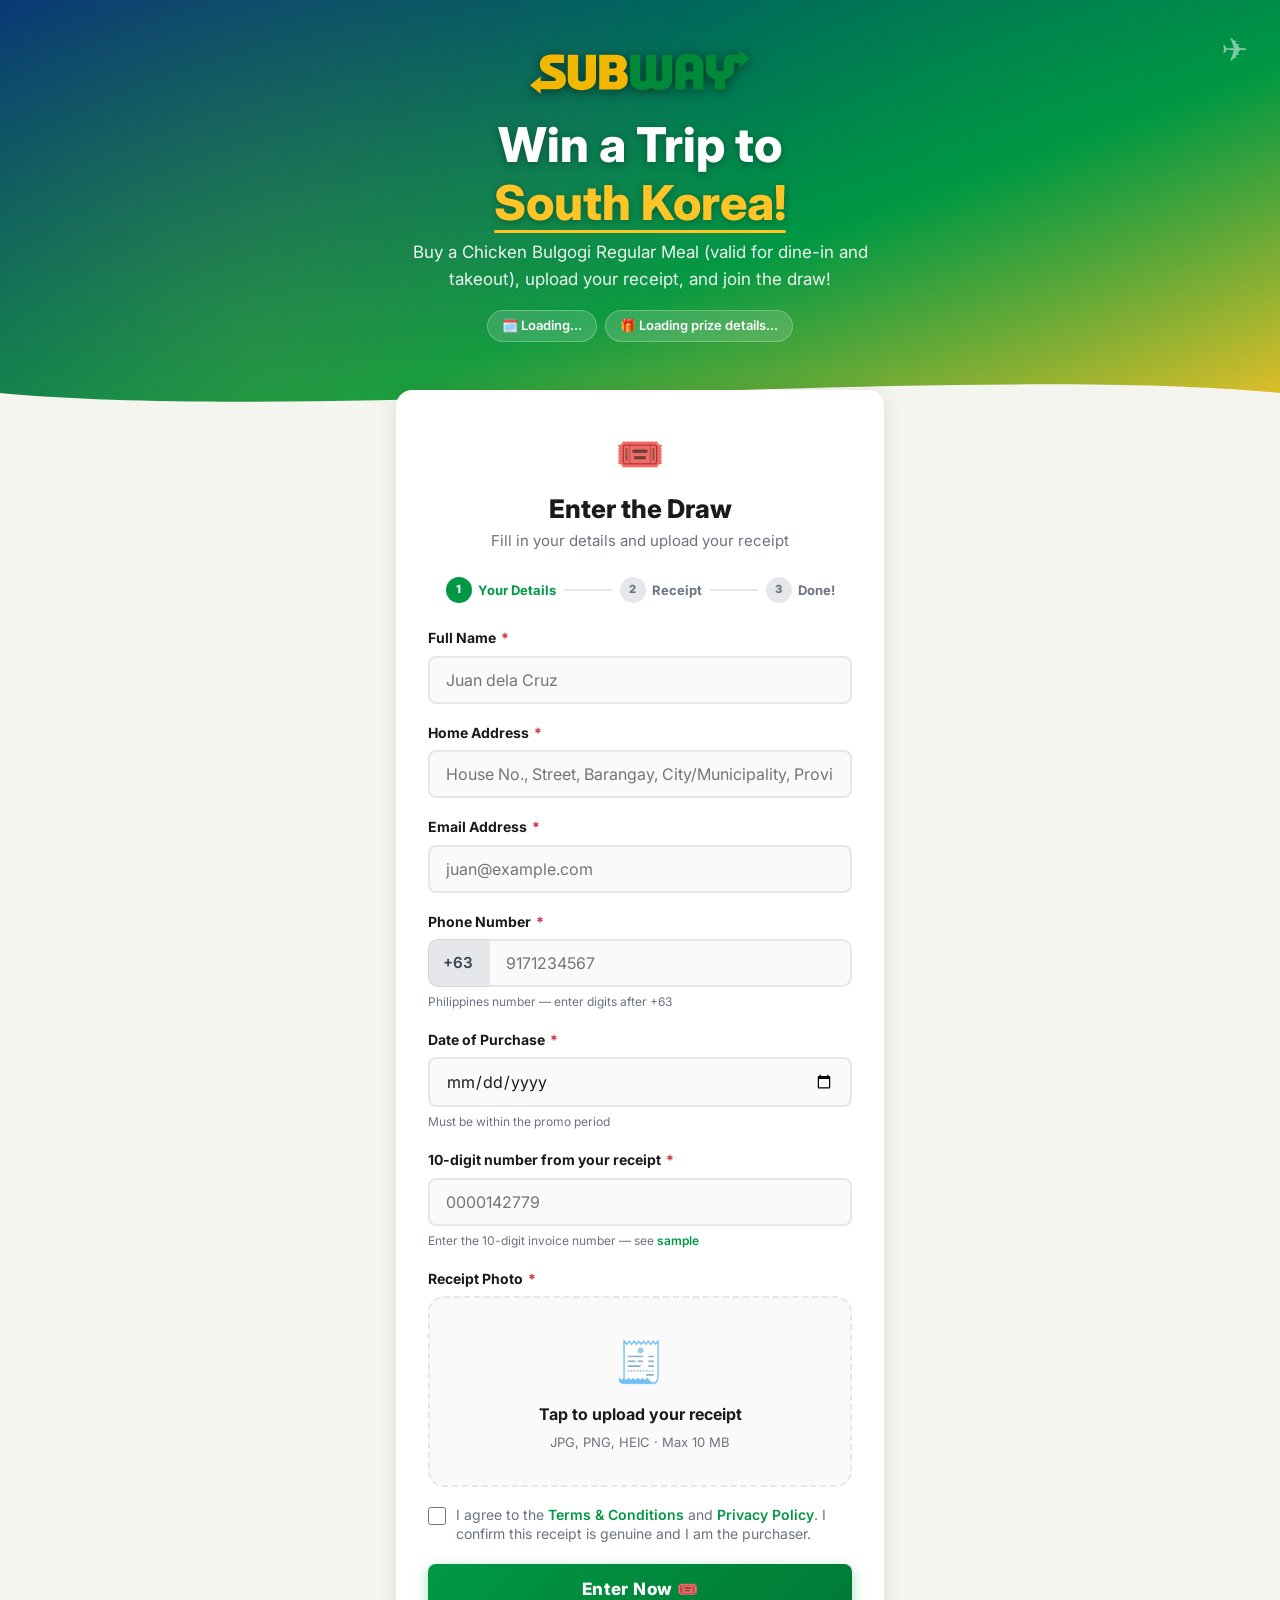
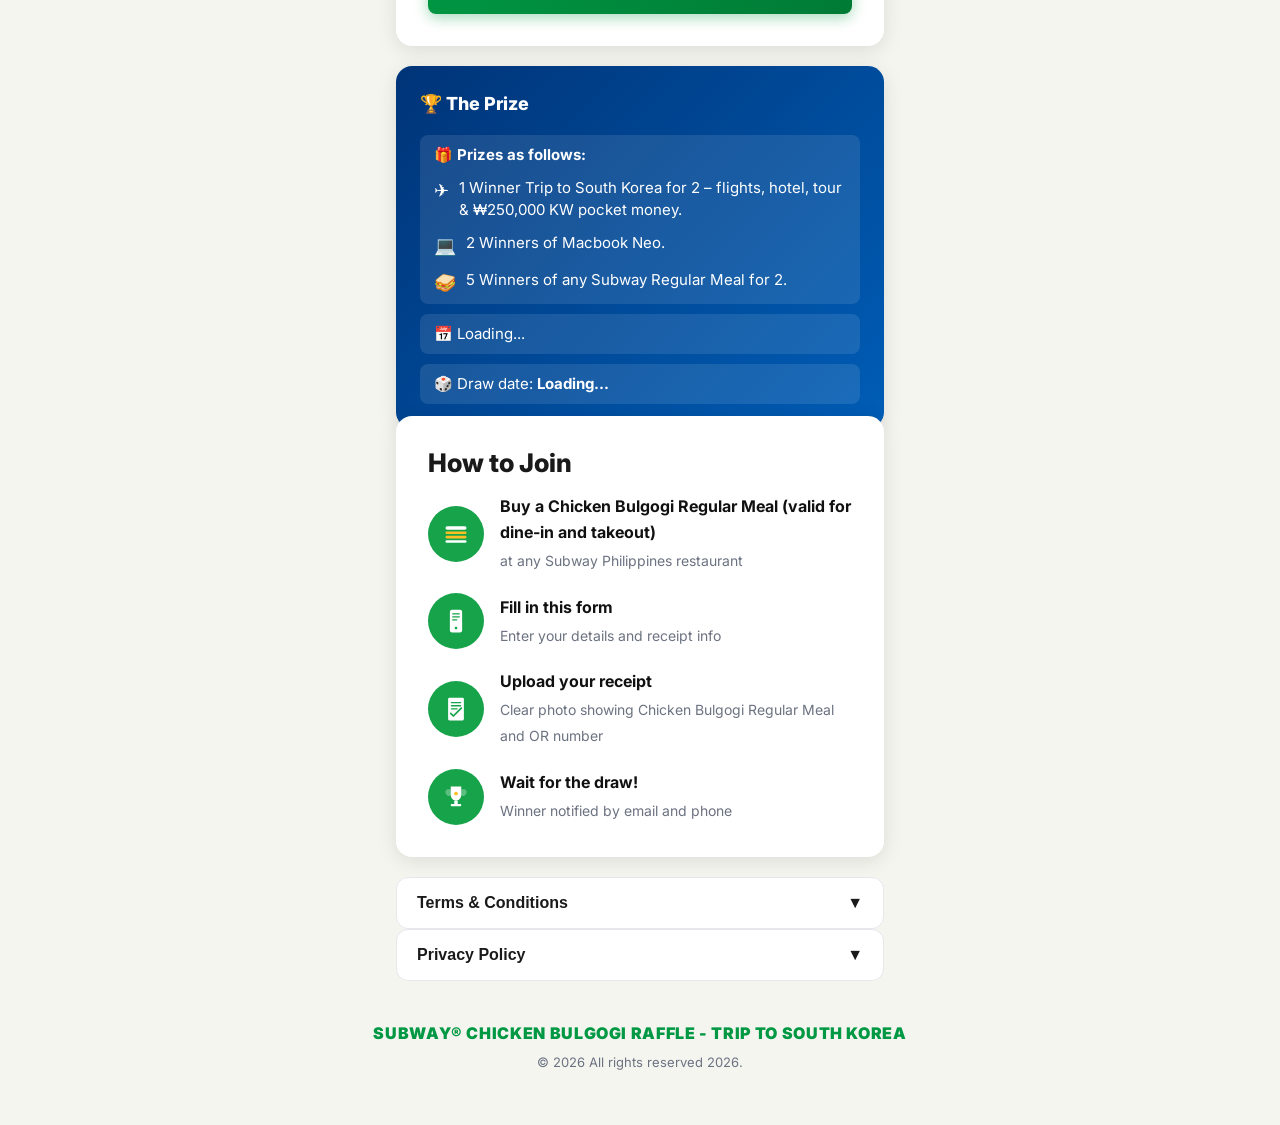
==== commit 350a8690: "Update hero subtitle with meal validity details" ====
--- a/frontend/index.html
+++ b/frontend/index.html
@@ -23,7 +23,7 @@
         <img src="subway-logo.svg" alt="SUBWAY®" style="height:48px;max-width:220px;filter:drop-shadow(0 2px 6px rgba(0,0,0,0.5));">
       </div>
       <h1>Win a Trip to <span class="south korea-text">South Korea!</span></h1>
-      <p id="heroSubtitle">Buy a Chicken Bulgogi Regular Meal, upload your receipt, and join the draw!</p>
+      <p id="heroSubtitle">Buy a Chicken Bulgogi Regular Meal (valid for dine-in and takeout), upload your receipt, and join the draw!</p>
       <div class="hero-meta">
         <span id="heroDates">🗓️ Loading...</span>
         <span id="heroPrize">🎁 Loading prize details...</span>
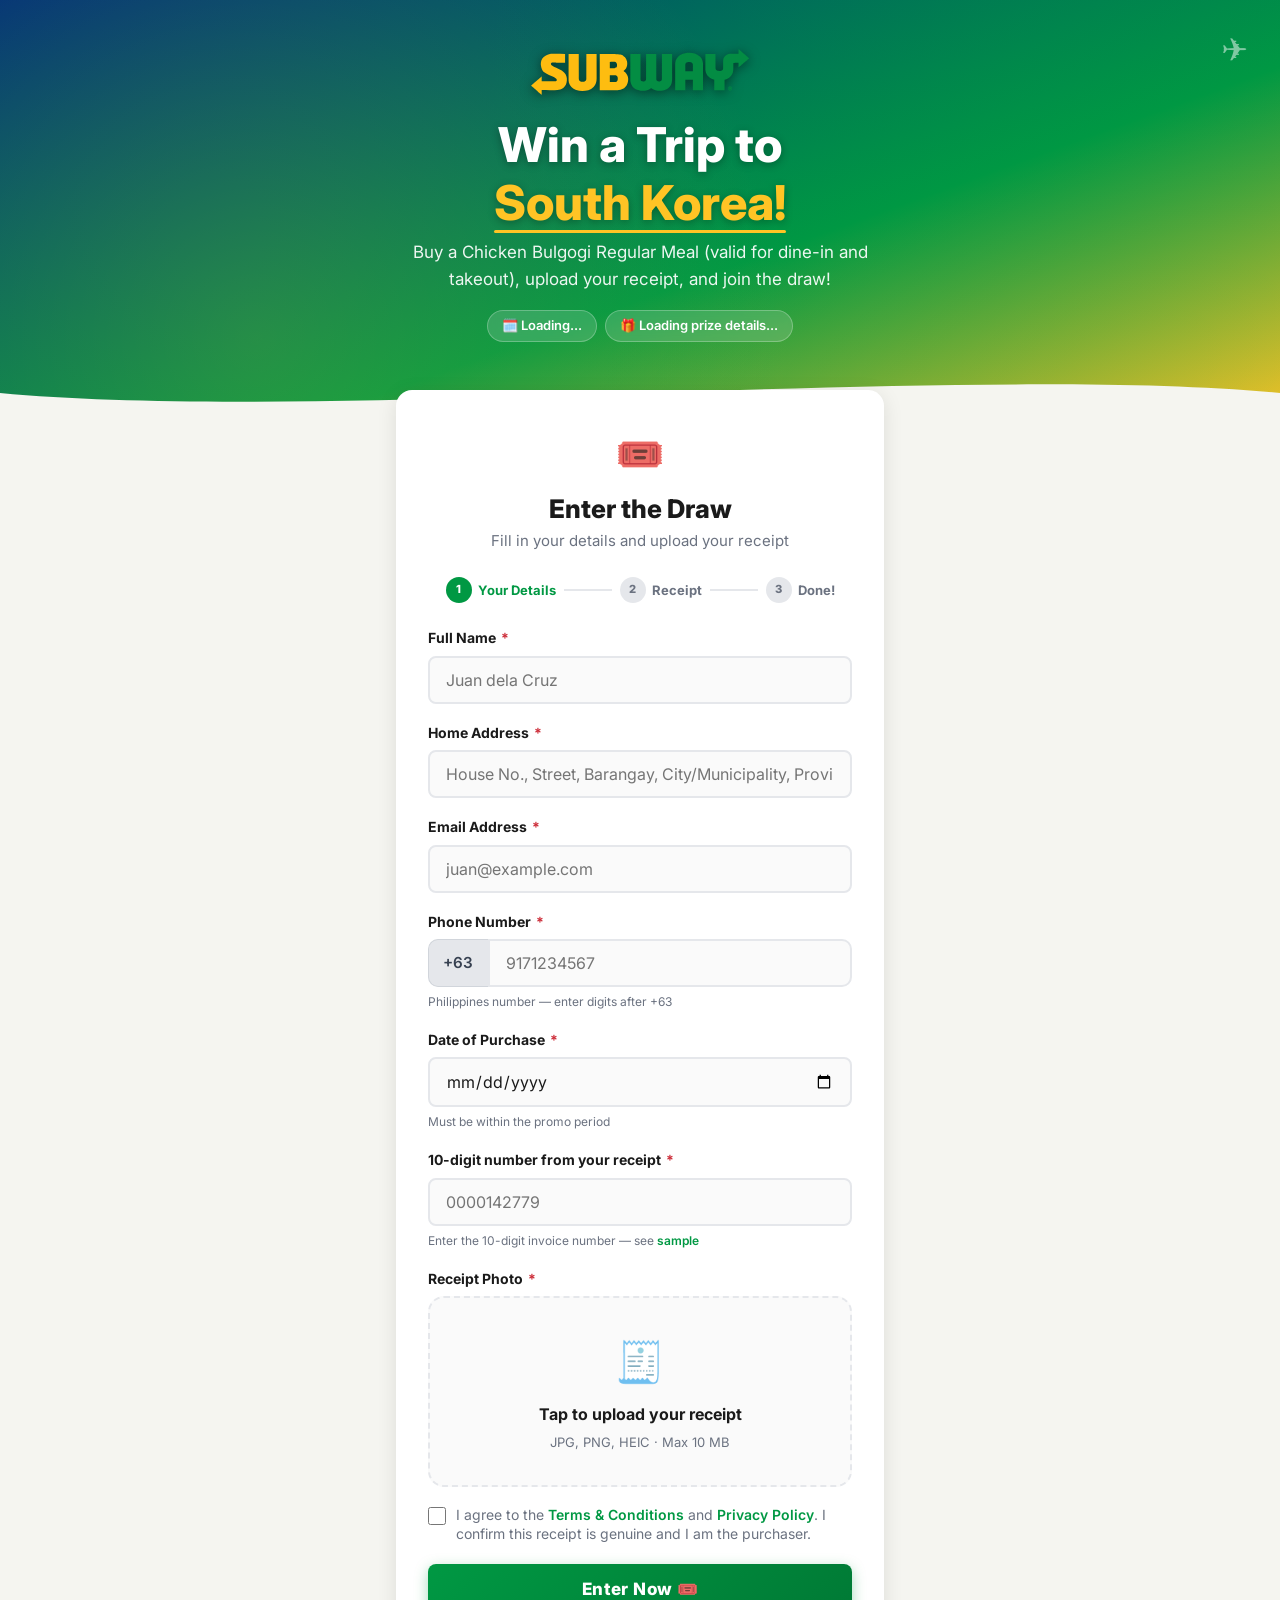
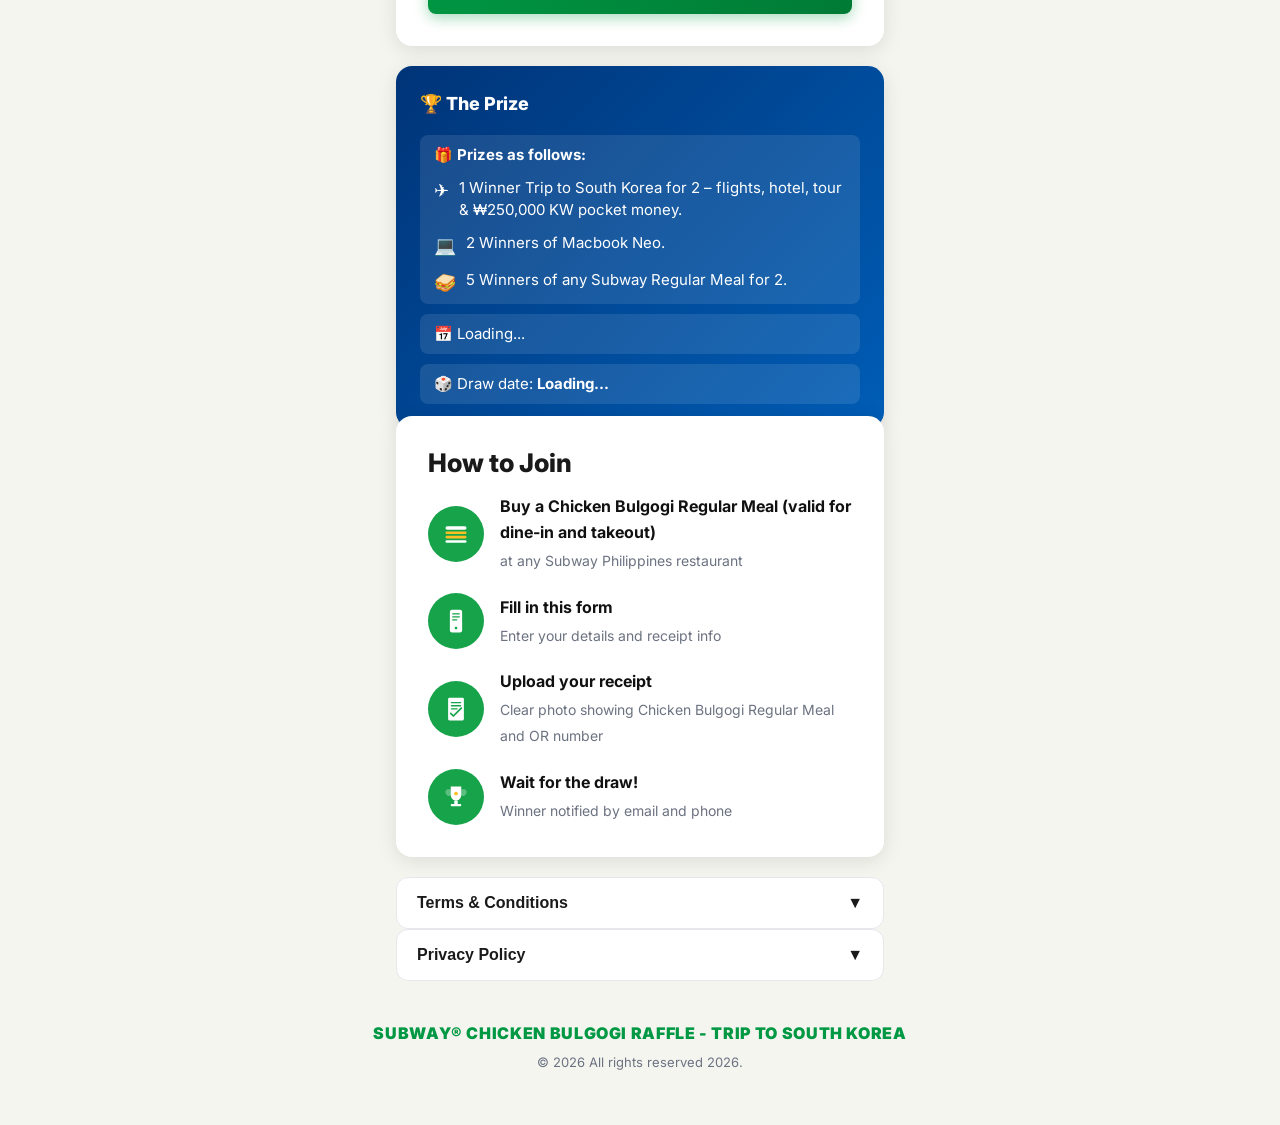
==== commit d2ec35a9: "Fix logo image filename in index.html" ====
--- a/frontend/index.html
+++ b/frontend/index.html
@@ -20,7 +20,7 @@
     <div class="hero-bg-overlay"></div>
     <div class="hero-content container">
       <div class="hero-logos">
-        <img src="subway-logo.svg" alt="SUBWAY®" style="height:48px;max-width:220px;filter:drop-shadow(0 2px 6px rgba(0,0,0,0.5));">
+        <img src="subway-log.svg" alt="SUBWAY®" style="height:48px;max-width:220px;filter:drop-shadow(0 2px 6px rgba(0,0,0,0.5));">
       </div>
       <h1>Win a Trip to <span class="south korea-text">South Korea!</span></h1>
       <p id="heroSubtitle">Buy a Chicken Bulgogi Regular Meal (valid for dine-in and takeout), upload your receipt, and join the draw!</p>
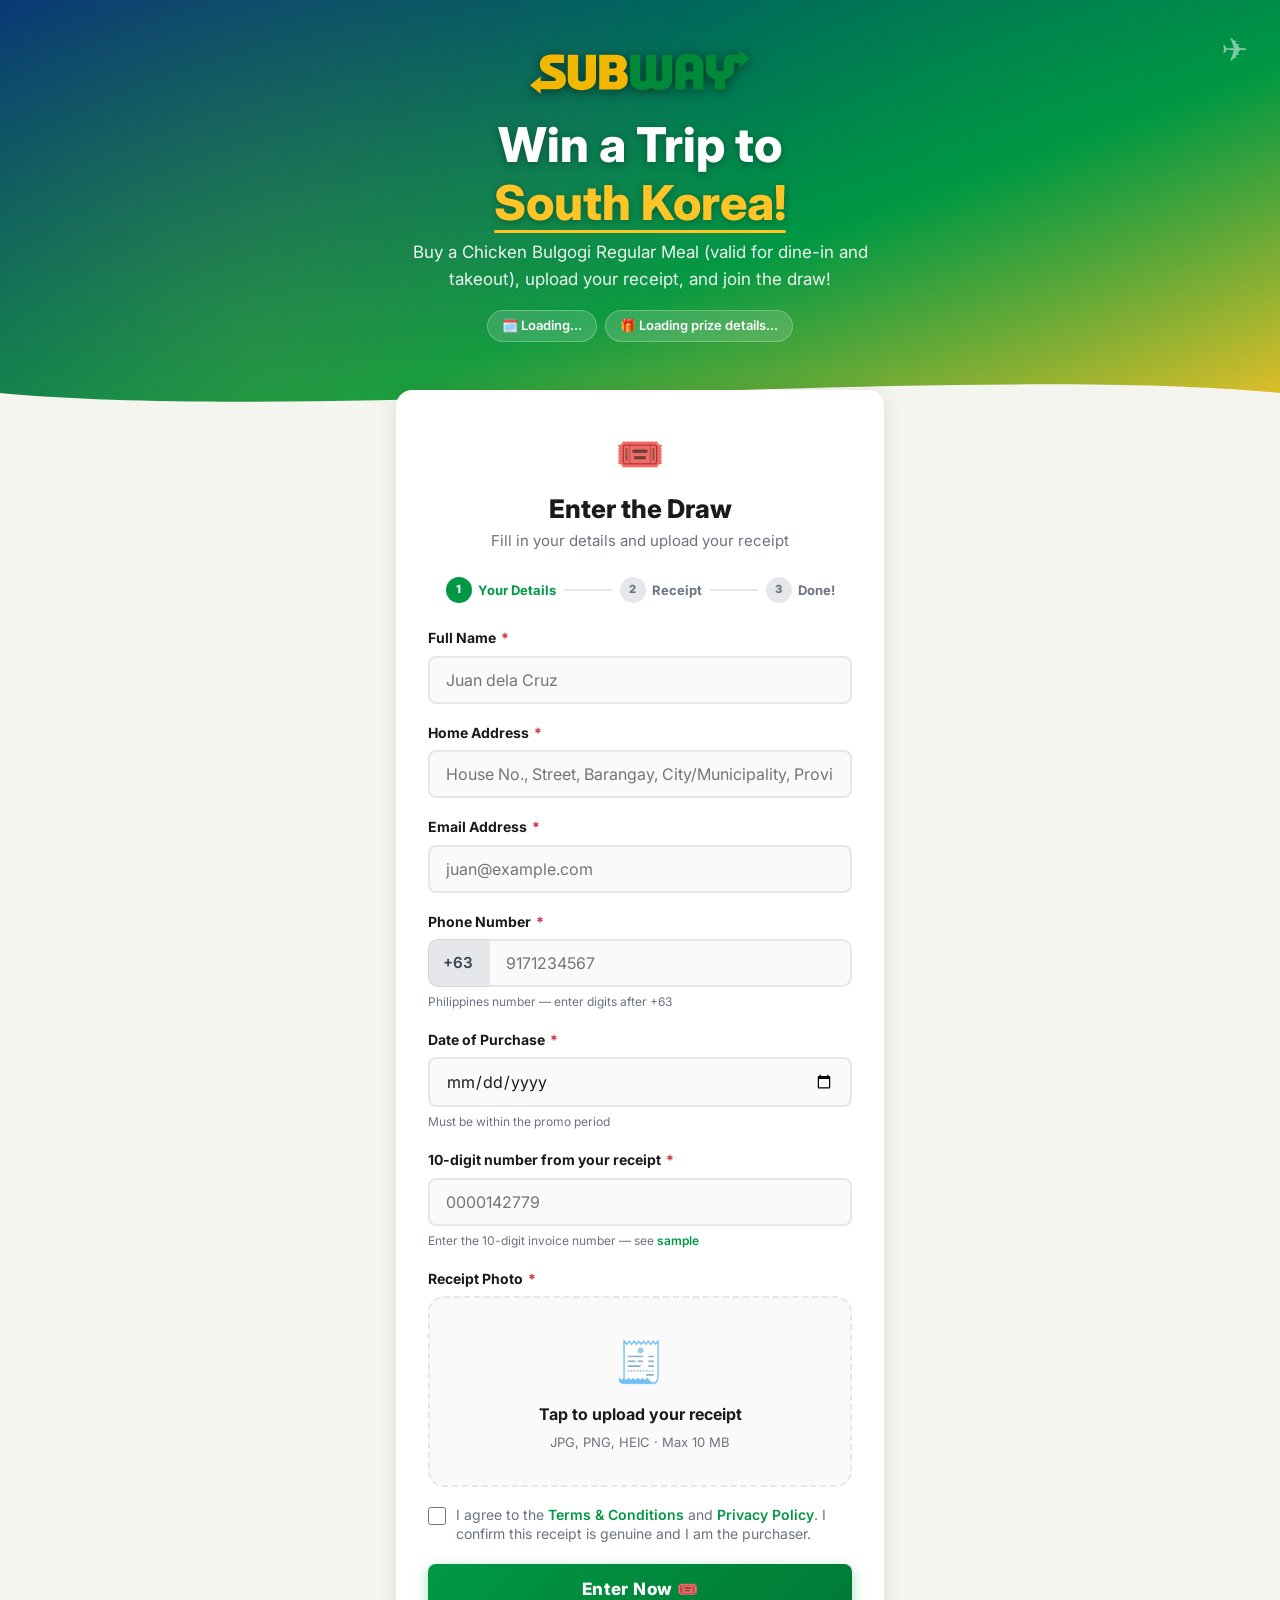
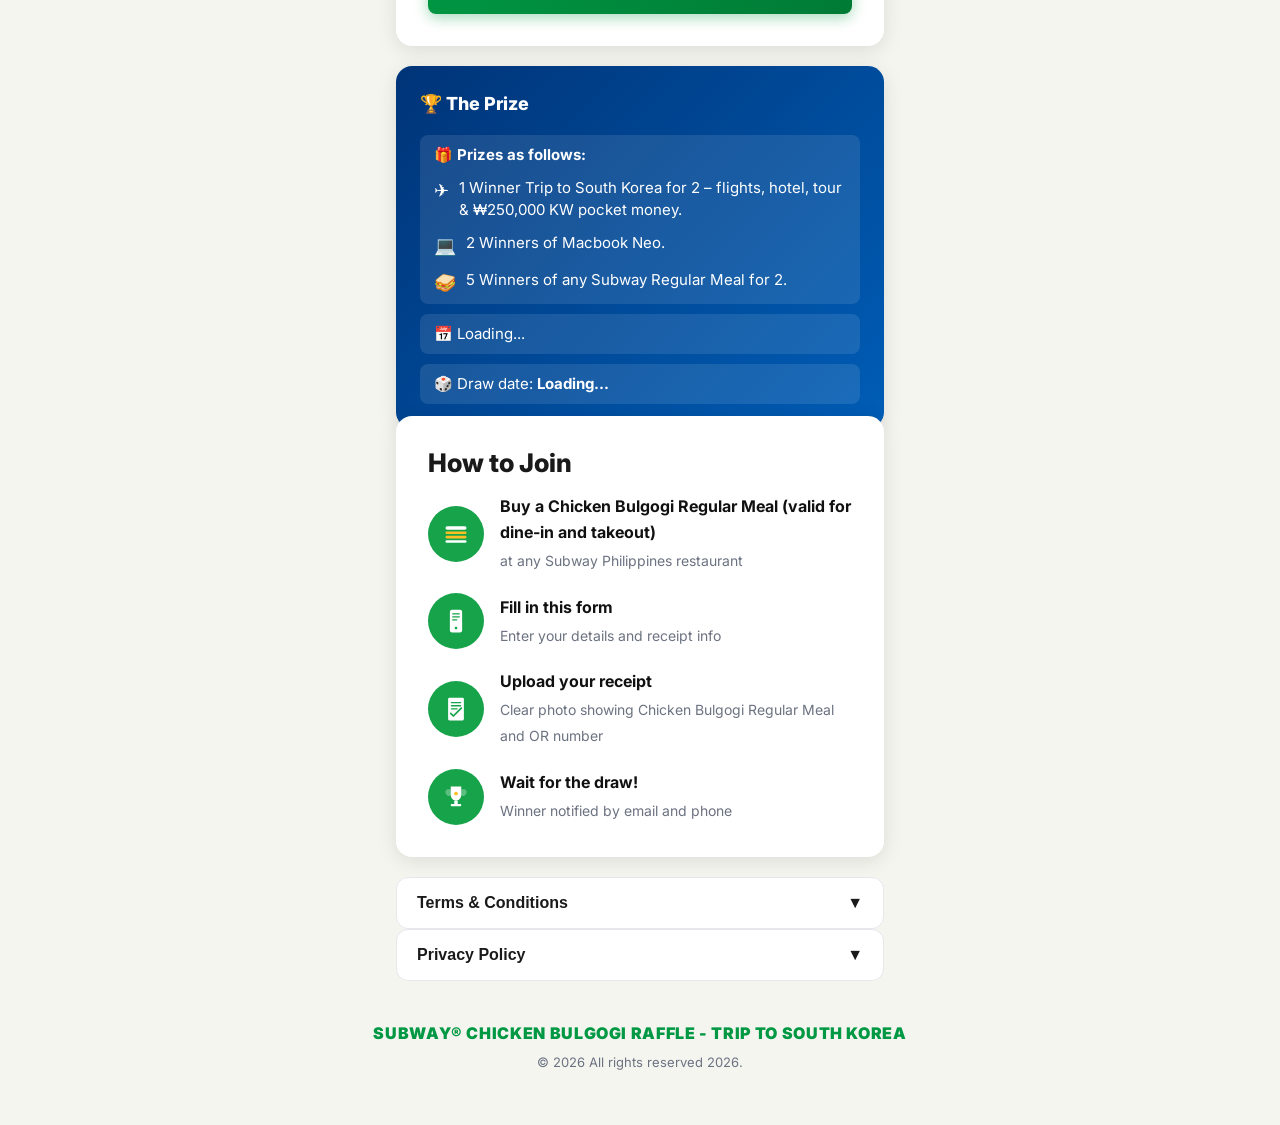
==== commit 36f4464f: "Fix logo filename in index.html" ====
--- a/frontend/index.html
+++ b/frontend/index.html
@@ -20,7 +20,7 @@
     <div class="hero-bg-overlay"></div>
     <div class="hero-content container">
       <div class="hero-logos">
-        <img src="subway-log.svg" alt="SUBWAY®" style="height:48px;max-width:220px;filter:drop-shadow(0 2px 6px rgba(0,0,0,0.5));">
+        <img src="subway-logo.svg" alt="SUBWAY®" style="height:48px;max-width:220px;filter:drop-shadow(0 2px 6px rgba(0,0,0,0.5));">
       </div>
       <h1>Win a Trip to <span class="south korea-text">South Korea!</span></h1>
       <p id="heroSubtitle">Buy a Chicken Bulgogi Regular Meal (valid for dine-in and takeout), upload your receipt, and join the draw!</p>
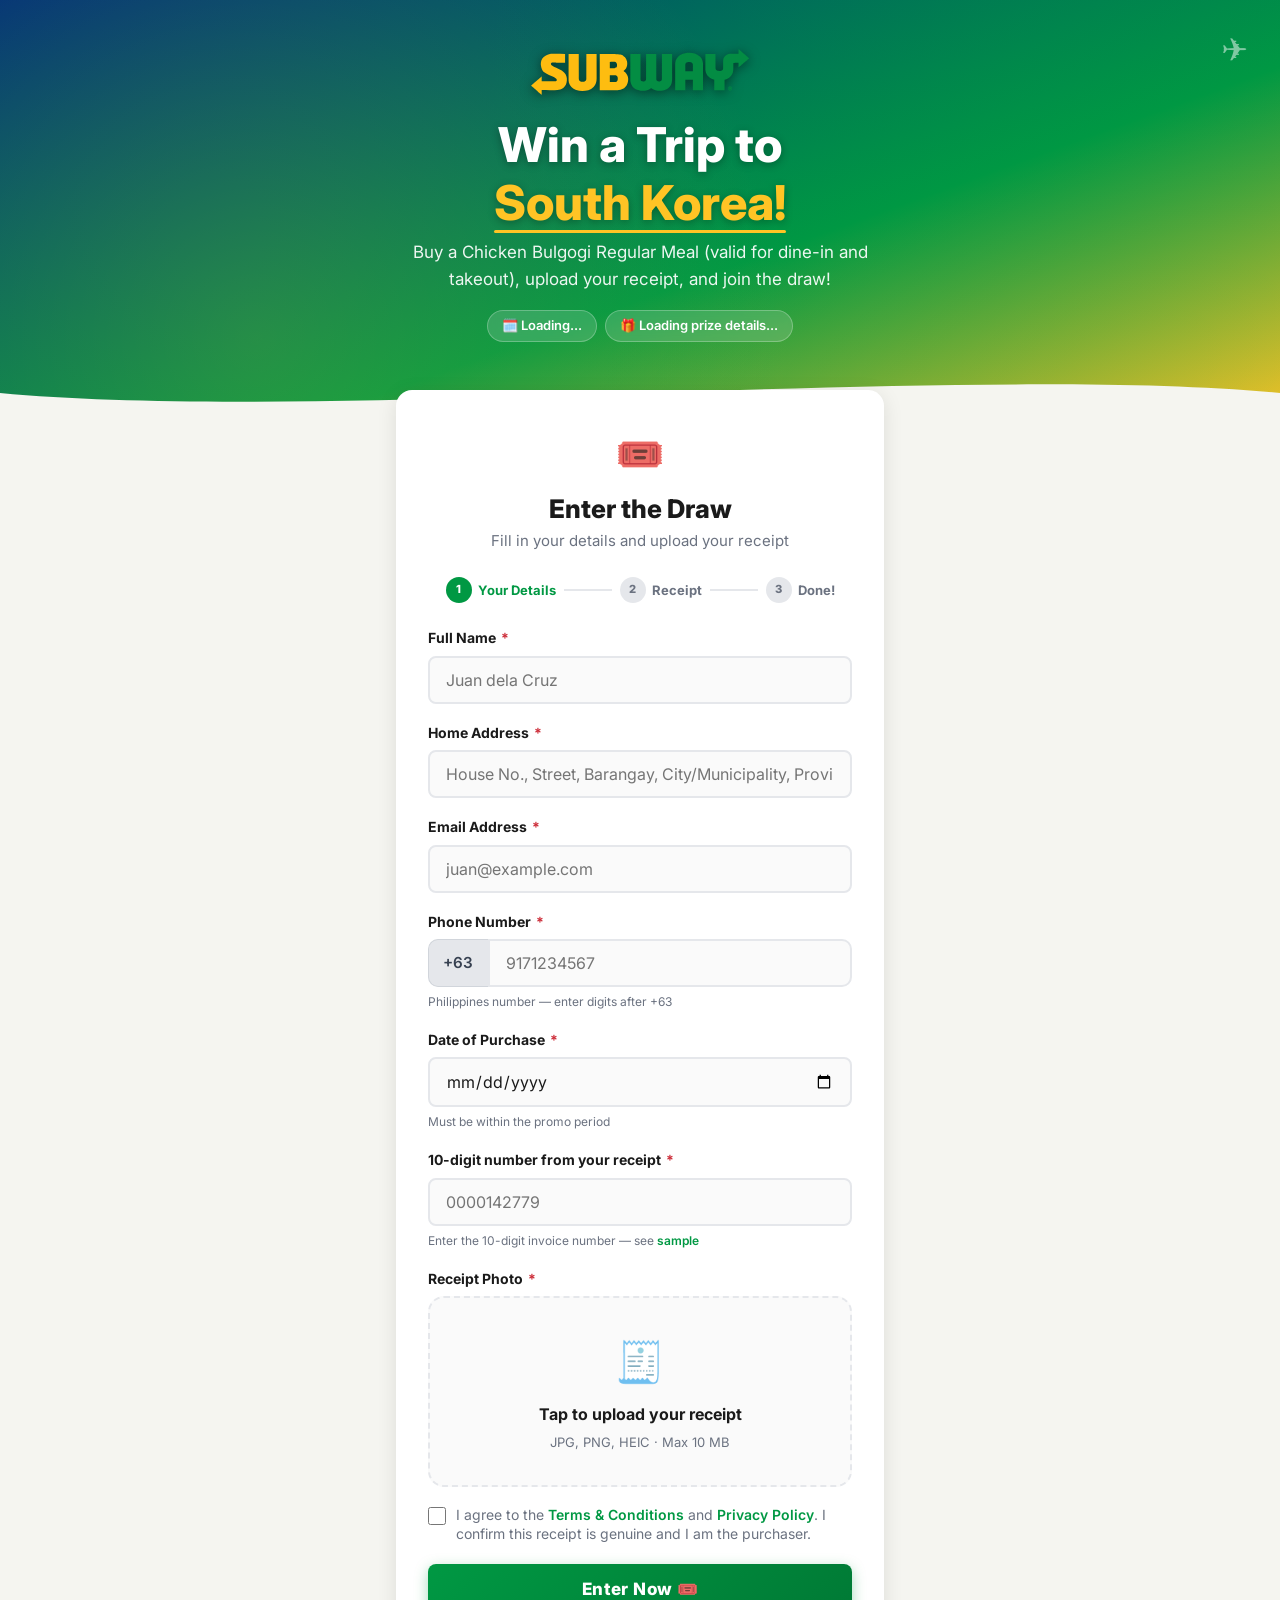
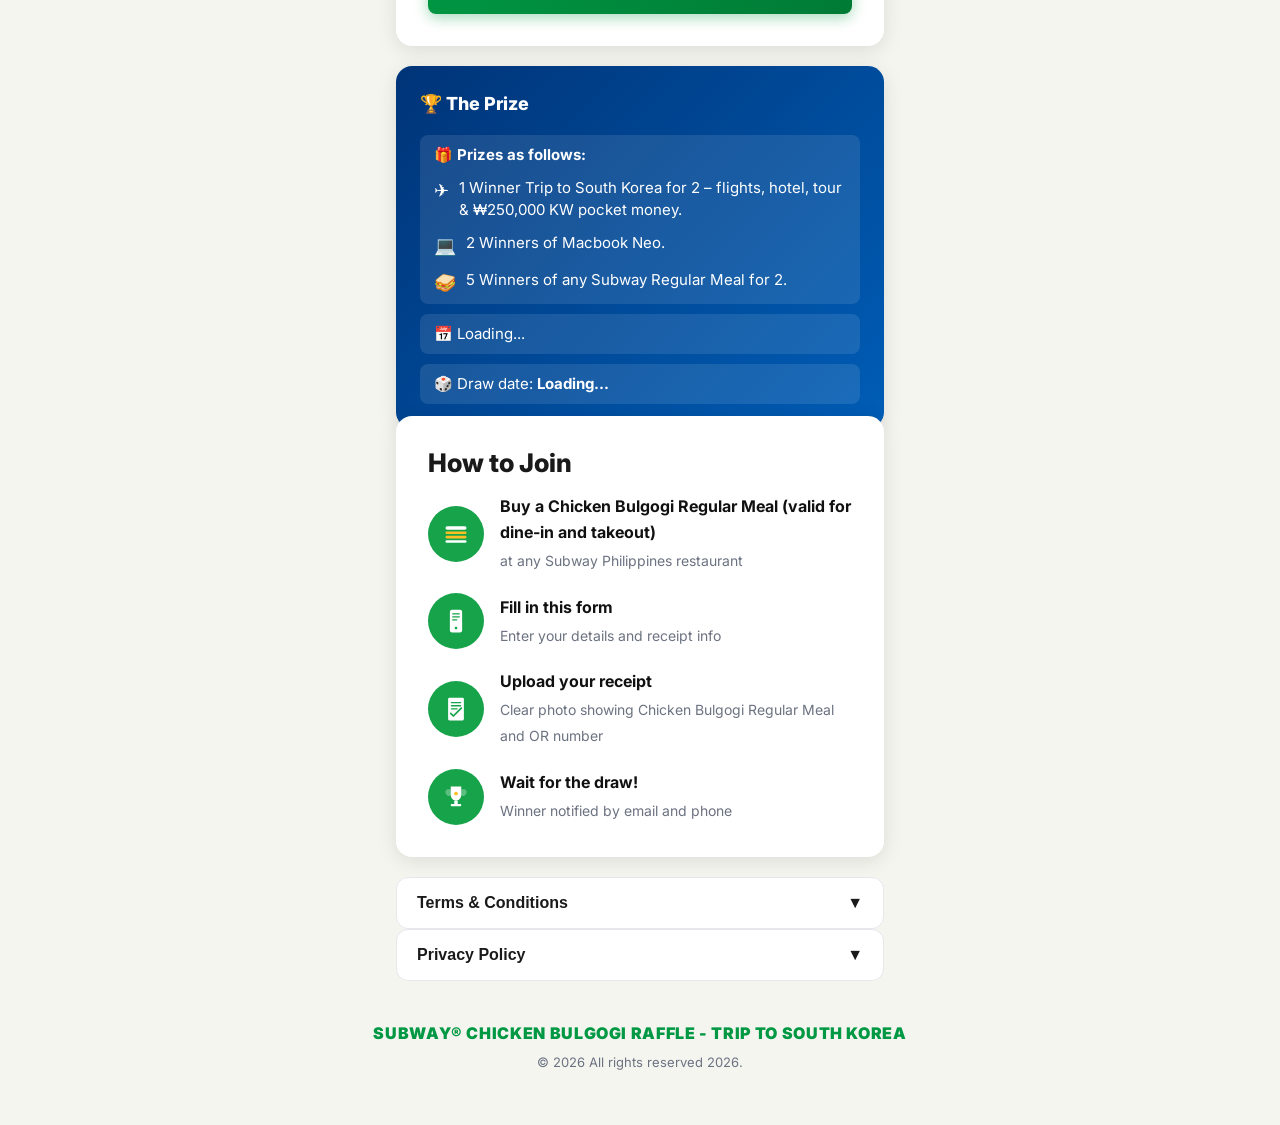
==== commit a244652c: "Fix logo filename in index.html" ====
--- a/frontend/index.html
+++ b/frontend/index.html
@@ -20,7 +20,7 @@
     <div class="hero-bg-overlay"></div>
     <div class="hero-content container">
       <div class="hero-logos">
-        <img src="subway-logo.svg" alt="SUBWAY®" style="height:48px;max-width:220px;filter:drop-shadow(0 2px 6px rgba(0,0,0,0.5));">
+        <img src="subway-log.svg" alt="SUBWAY®" style="height:48px;max-width:220px;filter:drop-shadow(0 2px 6px rgba(0,0,0,0.5));">
       </div>
       <h1>Win a Trip to <span class="south korea-text">South Korea!</span></h1>
       <p id="heroSubtitle">Buy a Chicken Bulgogi Regular Meal (valid for dine-in and takeout), upload your receipt, and join the draw!</p>
